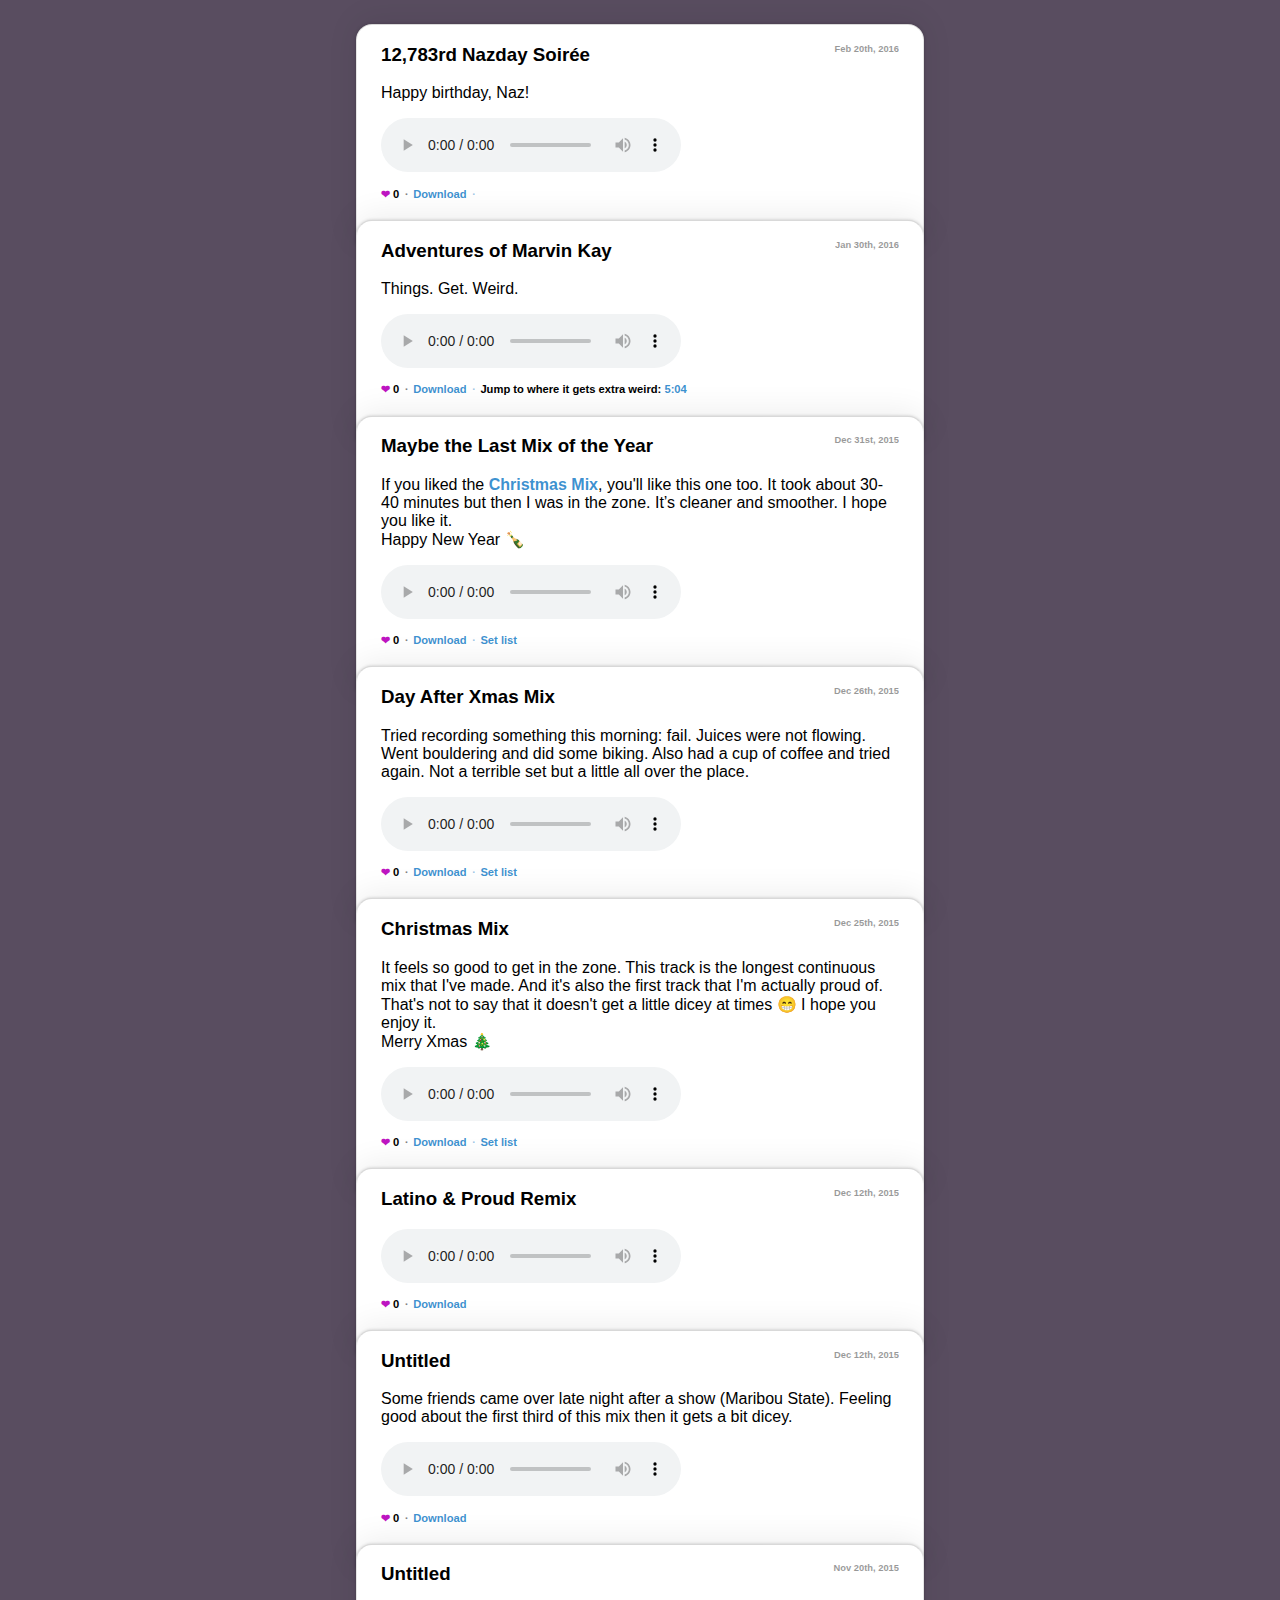
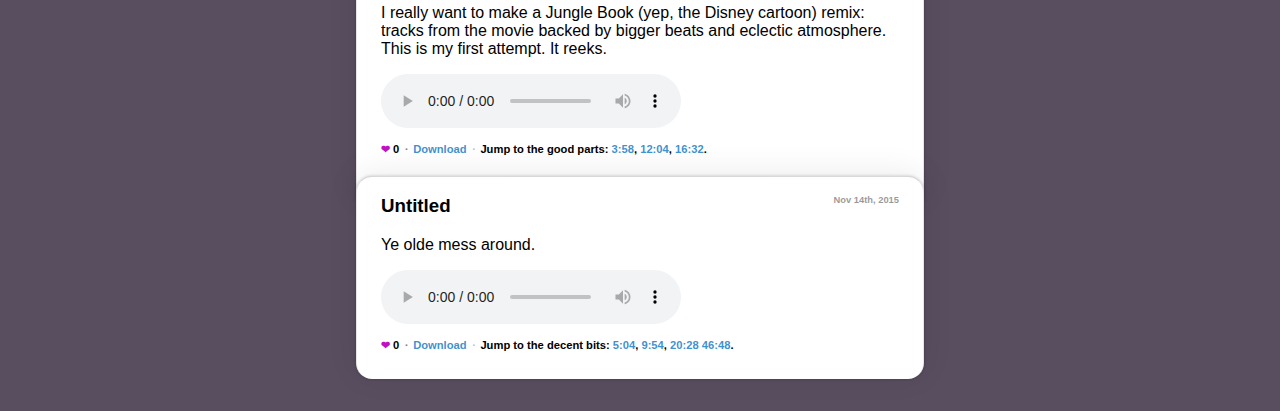
==== public/index.html @ ed378510 "Mix 9: 12,783rd Nazday Soirèe" ====
<!DOCTYPE html>
<html>
  <head>
    <meta charset="utf-8">
    <title>🎶 Avand</title>

    <link rel="stylesheet" href="tunes.css" media="screen" charset="utf-8">

    <script src="https://ajax.googleapis.com/ajax/libs/jquery/2.1.3/jquery.min.js"></script>
    <script src="https://cdn.firebase.com/js/client/2.2.1/firebase.js"></script>
    <script src="tunes.js"></script>

    <meta name="viewport" content="initial-scale=1">
  </head>
  <body>
    <div class="track" id="mix-9" data-mix-id="9" data-play-count="0" data-like-count="0">
      <h3>12,783rd Nazday Soirée <span class="track-release">Feb 20th, 2016</span></h3>

      <p>
        Happy birthday, Naz!
      </p>

      <audio preload="metadata" controls>
        <source src="http://cloud.avandamiri.com/410b3J1A1H1f/12,783rd%20Nazday%20Soire%CC%81e.mp3" type="audio/mpeg">
      </audio>

      <p class="track-details">
        <span class="track-like-count middot">0</span>
        <span class="track-play-count middot"></span>
        <a href="http://cloud.avandamiri.com/410b3J1A1H1f/12,783rd%20Nazday%20Soire%CC%81e.mp3" download class="middot">Download</a>
      </p>
    </div>

    <div class="track" id="mix-8" data-mix-id="8" data-play-count="0" data-like-count="0">
      <h3>Adventures of Marvin Kay <span class="track-release">Jan 30th, 2016</span></h3>

      <p>
        Things. Get. Weird.
      </p>

      <audio preload="metadata" controls>
        <source src="http://cloud.avandamiri.com/2k3x1L2k0S2G/The%20Adventures%20of%20Marvin%20Gaye.mp3" type="audio/mpeg">
      </audio>

      <p class="track-details">
        <span class="track-like-count middot">0</span>
        <span class="track-play-count middot"></span>
        <a href="http://cloud.avandamiri.com/2k3x1L2k0S2G/The%20Adventures%20of%20Marvin%20Gaye.mp3" download class="middot">Download</a>
        Jump to where it gets extra weird:
        <a href="#" class="jump-link" data-seconds="304">5:04</a>
      </p>
    </div>

    <div class="track" id="mix-7" data-mix-id="7" data-play-count="0" data-like-count="0">
      <h3>Maybe the Last Mix of the Year <span class="track-release">Dec 31st, 2015</span></h3>

      <p>
        If you liked the <a href="#mix-5">Christmas Mix</a>, you'll like this
        one too. It took about 30-40 minutes but then I was in the zone. It’s
        cleaner and smoother. I hope you like it.<br>
        Happy New Year 🍾
      </p>

      <audio preload="metadata" controls>
        <source src="http://cloud.avandamiri.com/3r283m2l2m35/2015-12-30_19h05m14.mp3" type="audio/mpeg">
      </audio>

      <p class="track-details">
        <span class="track-like-count middot">0</span>
        <span class="track-play-count middot"></span>
        <a href="http://cloud.avandamiri.com/3r283m2l2m35/2015-12-30_19h05m14.mp3" download class="middot">Download</a>
        <a href="tunes/2015-12-30-maybe-the-last-mix-of-the-year.html" target="_blank">Set list</a>
      </p>
    </div>

    <div class="track" id="mix-6" data-mix-id="6" data-play-count="0" data-like-count="0">
      <h3>Day After Xmas Mix <span class="track-release">Dec 26th, 2015</span></h3>

      <p>
        Tried recording something this morning: fail. Juices were not flowing.
        Went bouldering and did some biking. Also had a cup of coffee and tried
        again. Not a terrible set but a little all over the place.
      </p>

      <audio preload="metadata" controls>
        <source src="http://cloud.avandamiri.com/3D230F0I0K3k/2015-12-26_16h58m59.mp3" type="audio/mpeg">
      </audio>

      <p class="track-details">
        <span class="track-like-count middot">0</span>
        <span class="track-play-count middot"></span>
        <a href="http://cloud.avandamiri.com/3D230F0I0K3k/2015-12-26_16h58m59.mp3" download class="middot">Download</a>
        <a href="tunes/2015-12-26-day-after-xmas-mix.html" target="_blank">Set list</a>
      </p>
    </div>

    <div class="track" id="mix-5" data-mix-id="5" data-play-count="0" data-like-count="0">
      <h3>Christmas Mix <span class="track-release">Dec 25th, 2015</span></h3>

      <p>
        It feels so good to get in the zone. This track is the longest continuous mix
        that I've made. And it's also the first track that I'm actually proud of. That's
        not to say that it doesn't get a little dicey at times 😁 I hope you enjoy it.<br>
        Merry Xmas 🎄
      </p>

      <audio preload="metadata" controls>
        <source src="http://cloud.avandamiri.com/2D0F002r213X/2015-12-25_17h00m52.mp3" type="audio/mpeg">
      </audio>

      <p class="track-details">
        <span class="track-like-count middot">0</span>
        <span class="track-play-count middot"></span>
        <a href="http://cloud.avandamiri.com/2D0F002r213X/2015-12-25_17h00m52.mp3" download class="middot">Download</a>
        <a href="tunes/2015-12-25-christmas-mix.html" target="_blank">Set list</a>
      </p>
    </div>

    <div class="track" id="mix-4" data-mix-id="4" data-play-count="0" data-like-count="0">
      <h3>Latino &amp; Proud Remix <span class="track-release">Dec 12th, 2015</span></h3>

      <audio preload="metadata" controls>
        <source src="http://cloud.avandamiri.com/08040R0I2d33/2015-12-17_20h28m56.mp3" type class="middot"="audio/mpeg">
      </audio>

      <p class="track-details">
        <span class="track-like-count middot">0</span>
        <span class="track-play-count middot"></span>
        <a href="http://cloud.avandamiri.com/08040R0I2d33/2015-12-17_20h28m56.mp3" download>Download</a>
      </p>
    </div>

    <div class="track" id="mix-3" data-mix-id="3" data-play-count="0" data-like-count="0">
      <h3>Untitled <span class="track-release">Dec 12th, 2015</span></h3>

      <p>
        Some friends came over late night after a show (Maribou State). Feeling good
        about the first third of this mix then it gets a bit dicey.
      </p>

      <audio preload="metadata" controls da0ta-play-count="0">
        <source src="http://cloud.avandamiri.com/2X0c0B3C1J0b/download/2015-12-13_1h57m33.mp3" type="audio/mpeg">
      </audio>

      <p class="track-details">
        <span class="track-like-count middot">0</span>
        <span class="track-play-count middot"></span>
        <a href="http://cloud.avandamiri.com/2X0c0B3C1J0b/download/2015-12-13_1h57m33.mp3" download>Download</a>
      </p>
    </div>

    <div class="track" id="mix-2" data-mix-id="2" data-play-count="0" data-like-count="0">
      <h3>Untitled <span class="track-release">Nov 20th, 2015</span></h3>

      <p>
        I really want to make a Jungle Book (yep, the Disney cartoon) remix: tracks
        from the movie backed by bigger beats and eclectic atmosphere. This is my first
        attempt. It reeks.
      </p>

      <audio preload="metadata" controls>
        <source src="http://cloud.avandamiri.com/341H1V272446/download/Jungle%20Book%20Extended%20Mix%20(feat.%20Nick,%20Naz,%20&%20Sad).mp3" type="audio/mpeg">
      </audio>

      <p class="track-details">
        <span class="track-like-count middot">0</span>
        <span class="track-play-count middot"></span>
        <a href="http://cloud.avandamiri.com/341H1V272446/download/Jungle%20Book%20Extended%20Mix%20(feat.%20Nick,%20Naz,%20&%20Sad).mp3" download class="middot">Download</a>
        Jump to the good parts:
        <a href="#" class="jump-link" data-seconds="238">3:58</a>,
        <a href="#" class="jump-link" data-seconds="724">12:04</a>,
        <a href="#" class="jump-link" data-seconds="992">16:32</a>.
      </p>
    </div>

    <div class="track" id="mix-1" data-mix-id="1" data-play-count="0" data-like-count="0">
      <h3>Untitled <span class="track-release">Nov 14th, 2015</span></h3>

      <p>
        Ye olde mess around.
      </p>

      <audio preload="metadata" controls>
        <source src="http://cloud.avandamiri.com/2n2y3r3W120b/download/Jam%20Sesh%20Nov.%2015,%202015.mp3" type="audio/mpeg">
      </audio>

      <p class="track-details">
        <span class="track-like-count middot">0</span>
        <span class="track-play-count middot"></span>
        <a href="http://cloud.avandamiri.com/2n2y3r3W120b/download/Jam%20Sesh%20Nov.%2015,%202015.mp3" download class="middot">Download</a>
        Jump to the decent bits:
        <a href="#" class="jump-link" data-seconds="304">5:04</a>,
        <a href="#" class="jump-link" data-seconds="594">9:54</a>,
        <a href="#" class="jump-link" data-seconds="1228">20:28</a>
        <a href="#" class="jump-link" data-seconds="2808">46:48</a>.
      </div>
    </div>
  </body>
</html>
---- public/tunes.css ----
body {
  font-family: Arial;
  max-width: 600px;
  margin: 0 auto;
  background-color: rgb(89, 77, 96);
  padding-bottom: 2em;
}

a {
  font-weight: 600;
  color: rgba(7, 116, 195, 0.8);
}

.track {
  background-color: white;
  margin: 1.5em 1em 0;
  border-style: solid;
  border-color: rgba(0, 0, 0, 0.15) rgba(0, 0, 0, 0.1);
  border-width: 1px 1px 0;
  border-radius: 1em 1em 0 0;
  box-shadow: 0 0 .2em rgba(0, 0, 0, 0.2), 0 -.25em 2em rgba(0, 0, 0, 0.075);
  padding: 0 1.5em 2em;
}

.track-release {
  float: right;
  font-size: .5em;
  opacity: 0.4;
}

.track:not(:first-child) {
  margin-top: -1.5em;
}

.track:last-child {
  padding-bottom: 1em;
  border-radius: 1em;
}

.track a {
  text-decoration: none;
}

.track a:hover {
  color: rgba(7, 116, 195, 1);
  border-bottom: 1px solid rgba(0, 0, 0, 0.15);
}

.track a:active {
  background-color: white;
}

.track-details {
  font-size: 0.7em;
  margin-top: 1em;
  font-weight: 600;
}

.track-like-count {
  cursor: pointer;
}

.track-like-count::before {
  content: "❤ ";
  color: rgb(189, 20, 193);
}

.middot:not(:empty)::after {
  content: " ∙ ";
  opacity: 0.5;
  margin: 0 0.2em;
}
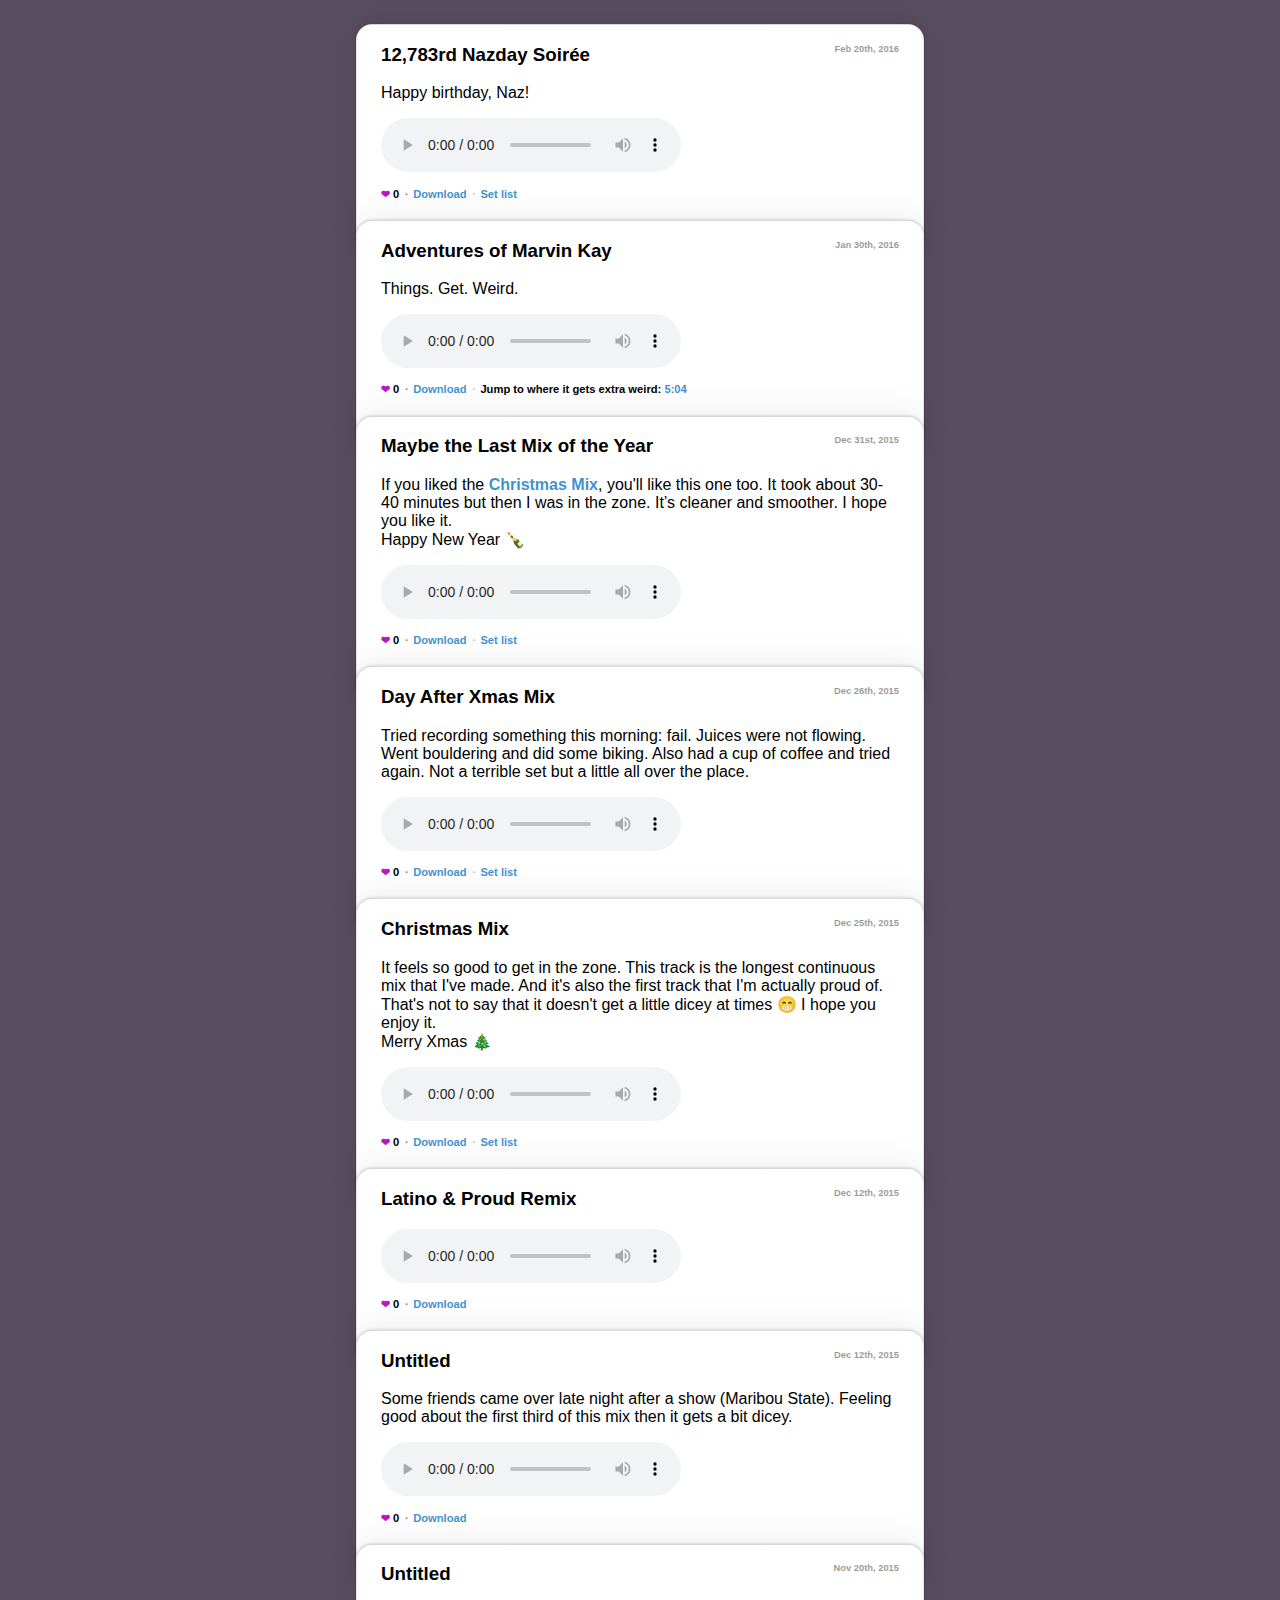
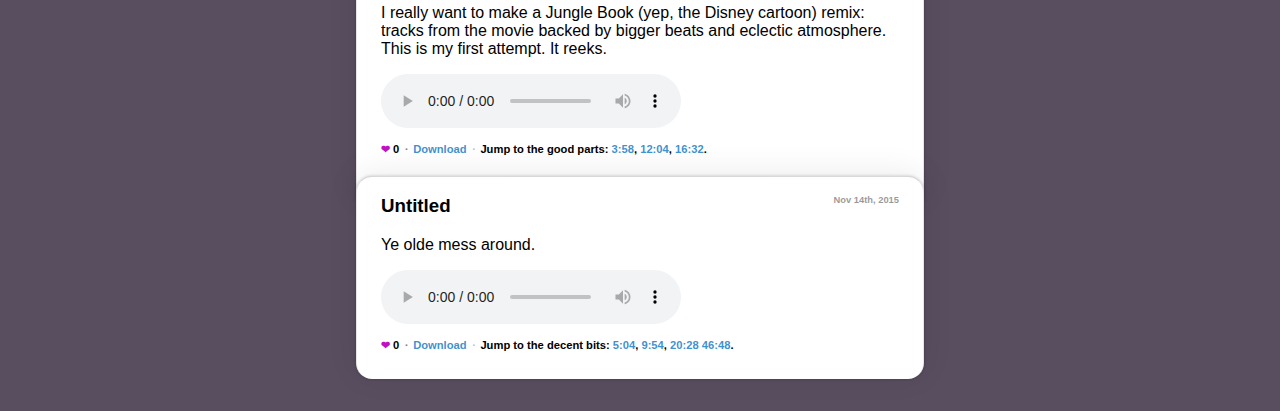
==== commit 1f80e0a2: "Adding set list for mix 9" ====
--- a/public/index.html
+++ b/public/index.html
@@ -28,6 +28,7 @@
         <span class="track-like-count middot">0</span>
         <span class="track-play-count middot"></span>
         <a href="http://cloud.avandamiri.com/410b3J1A1H1f/12,783rd%20Nazday%20Soire%CC%81e.mp3" download class="middot">Download</a>
+        <a href="tunes/2016-02-20-12783rd-nazday-soiree.html" target="_blank">Set list</a>
       </p>
     </div>
 
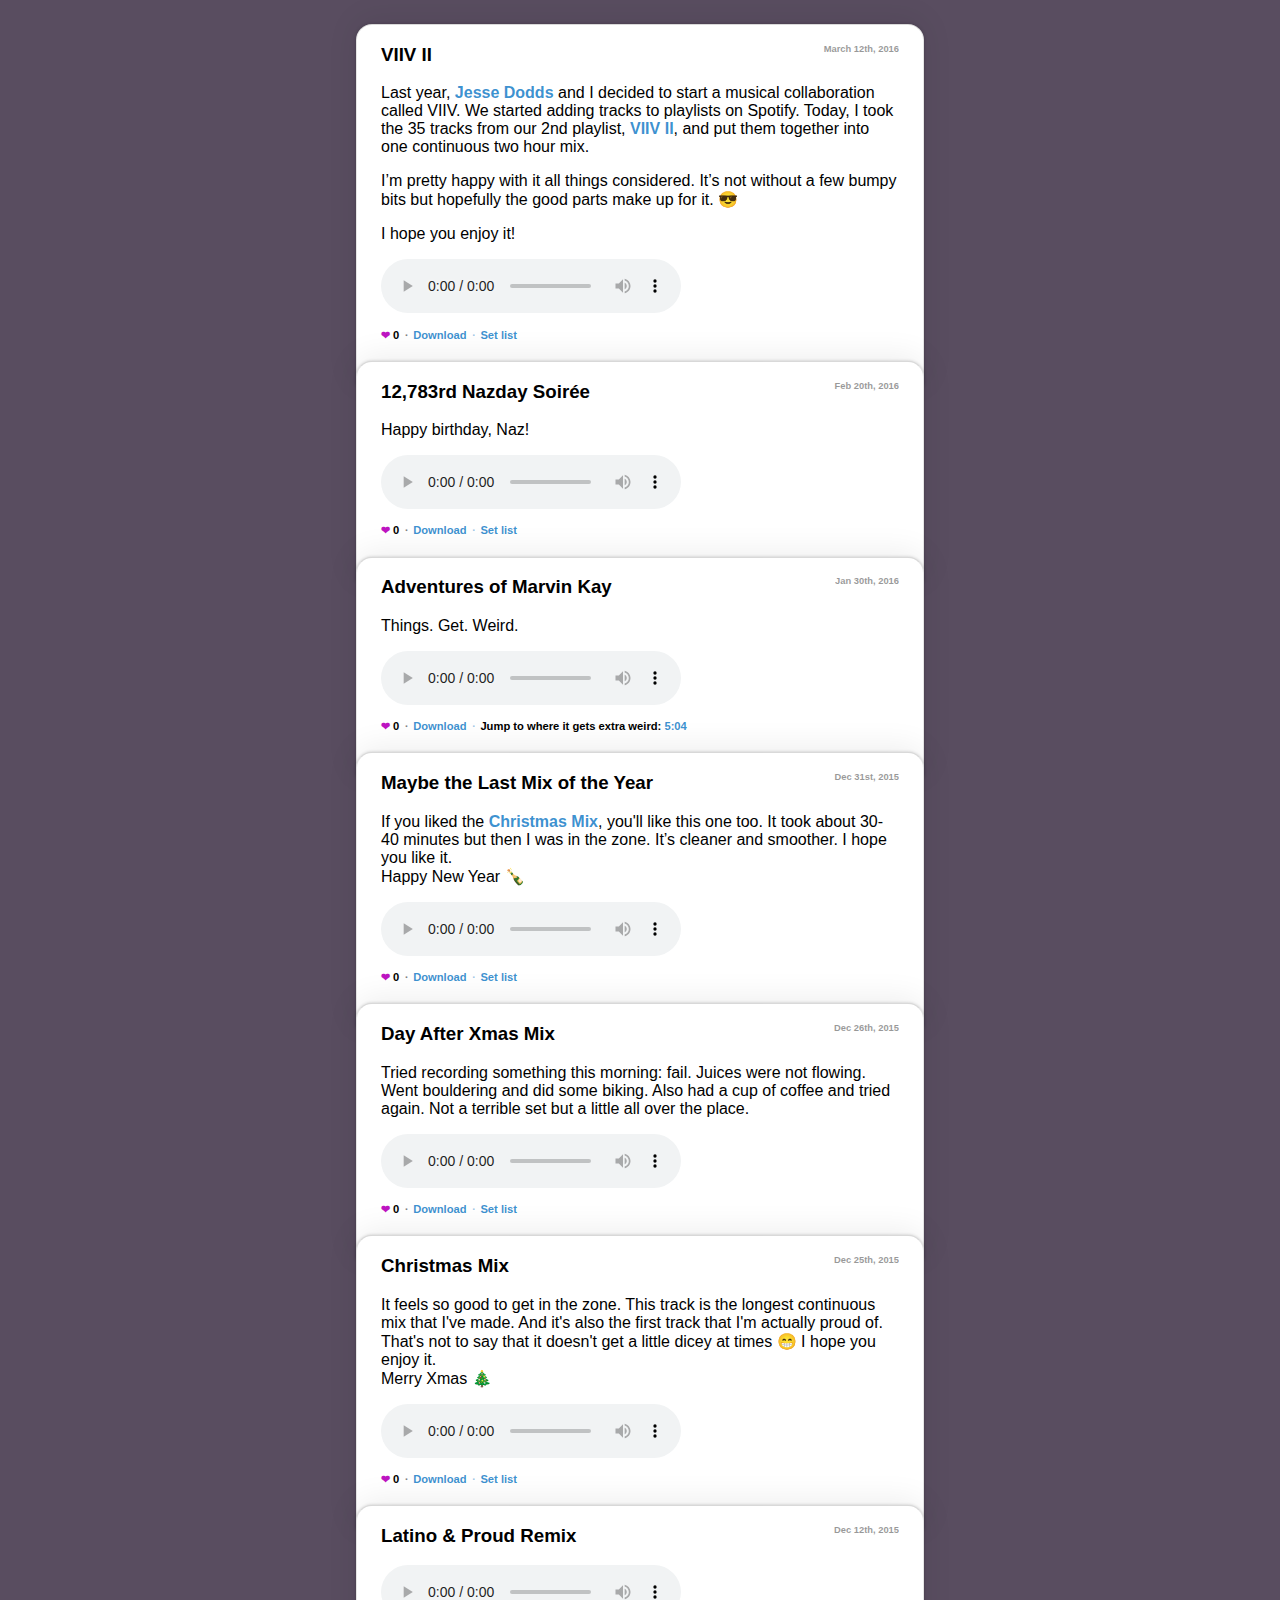
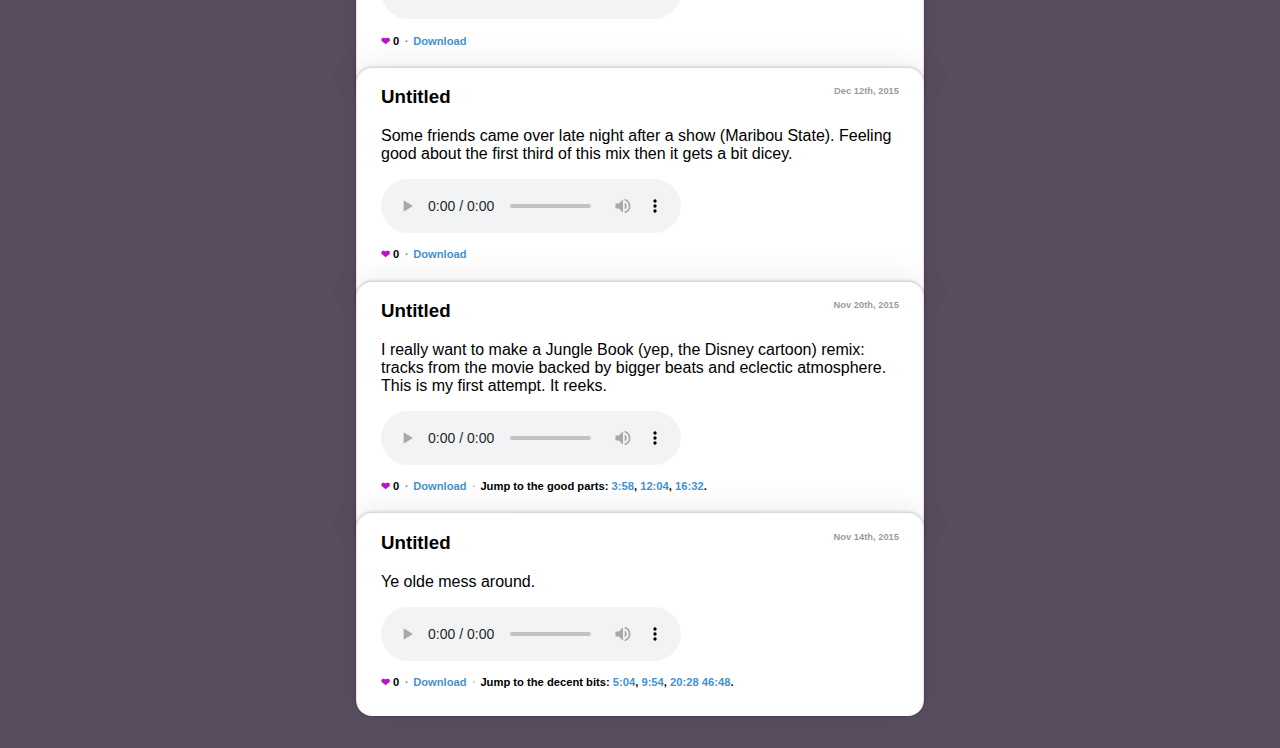
==== commit 9ab2b49b: "VIIV II" ====
--- a/public/index.html
+++ b/public/index.html
@@ -13,6 +13,38 @@
     <meta name="viewport" content="initial-scale=1">
   </head>
   <body>
+    <div class="track" id="mix-10" data-mix-id="9" data-play-count="0" data-like-count="0">
+      <h3>VIIV II <span class="track-release">March 12th, 2016</span></h3>
+
+      <p>
+        Last year, <a href="http://jessedodds.com" target="_blank">Jesse Dodds</a>
+        and I decided to start a musical collaboration called VIIV. We started adding
+        tracks to playlists on Spotify. Today, I took the 35 tracks from our 2nd playlist,
+        <a href="https://open.spotify.com/user/amiriav/playlist/5GBVKSaBCMMdcfEYqIWwob">VIIV II</a>,
+        and put them together into one continuous two hour mix.
+      </p>
+
+      <p>
+        I’m pretty happy with it all things considered. It’s not without a few
+        bumpy bits but hopefully the good parts make up for it. 😎
+      </p>
+
+      <p>
+        I hope you enjoy it!
+      </p>
+
+      <audio preload="metadata" controls>
+        <source src="http://cloud.avandamiri.com/0j281a2t2P1S/VIIV%20II.mp3" type="audio/mpeg">
+      </audio>
+
+      <p class="track-details">
+        <span class="track-like-count middot">0</span>
+        <span class="track-play-count middot"></span>
+        <a href="http://cloud.avandamiri.com/0j281a2t2P1S/VIIV%20II.mp3" download class="middot">Download</a>
+        <a href="tunes/2016-03-12-viiv-ii.html" target="_blank">Set list</a>
+      </p>
+    </div>
+
     <div class="track" id="mix-9" data-mix-id="9" data-play-count="0" data-like-count="0">
       <h3>12,783rd Nazday Soirée <span class="track-release">Feb 20th, 2016</span></h3>
 
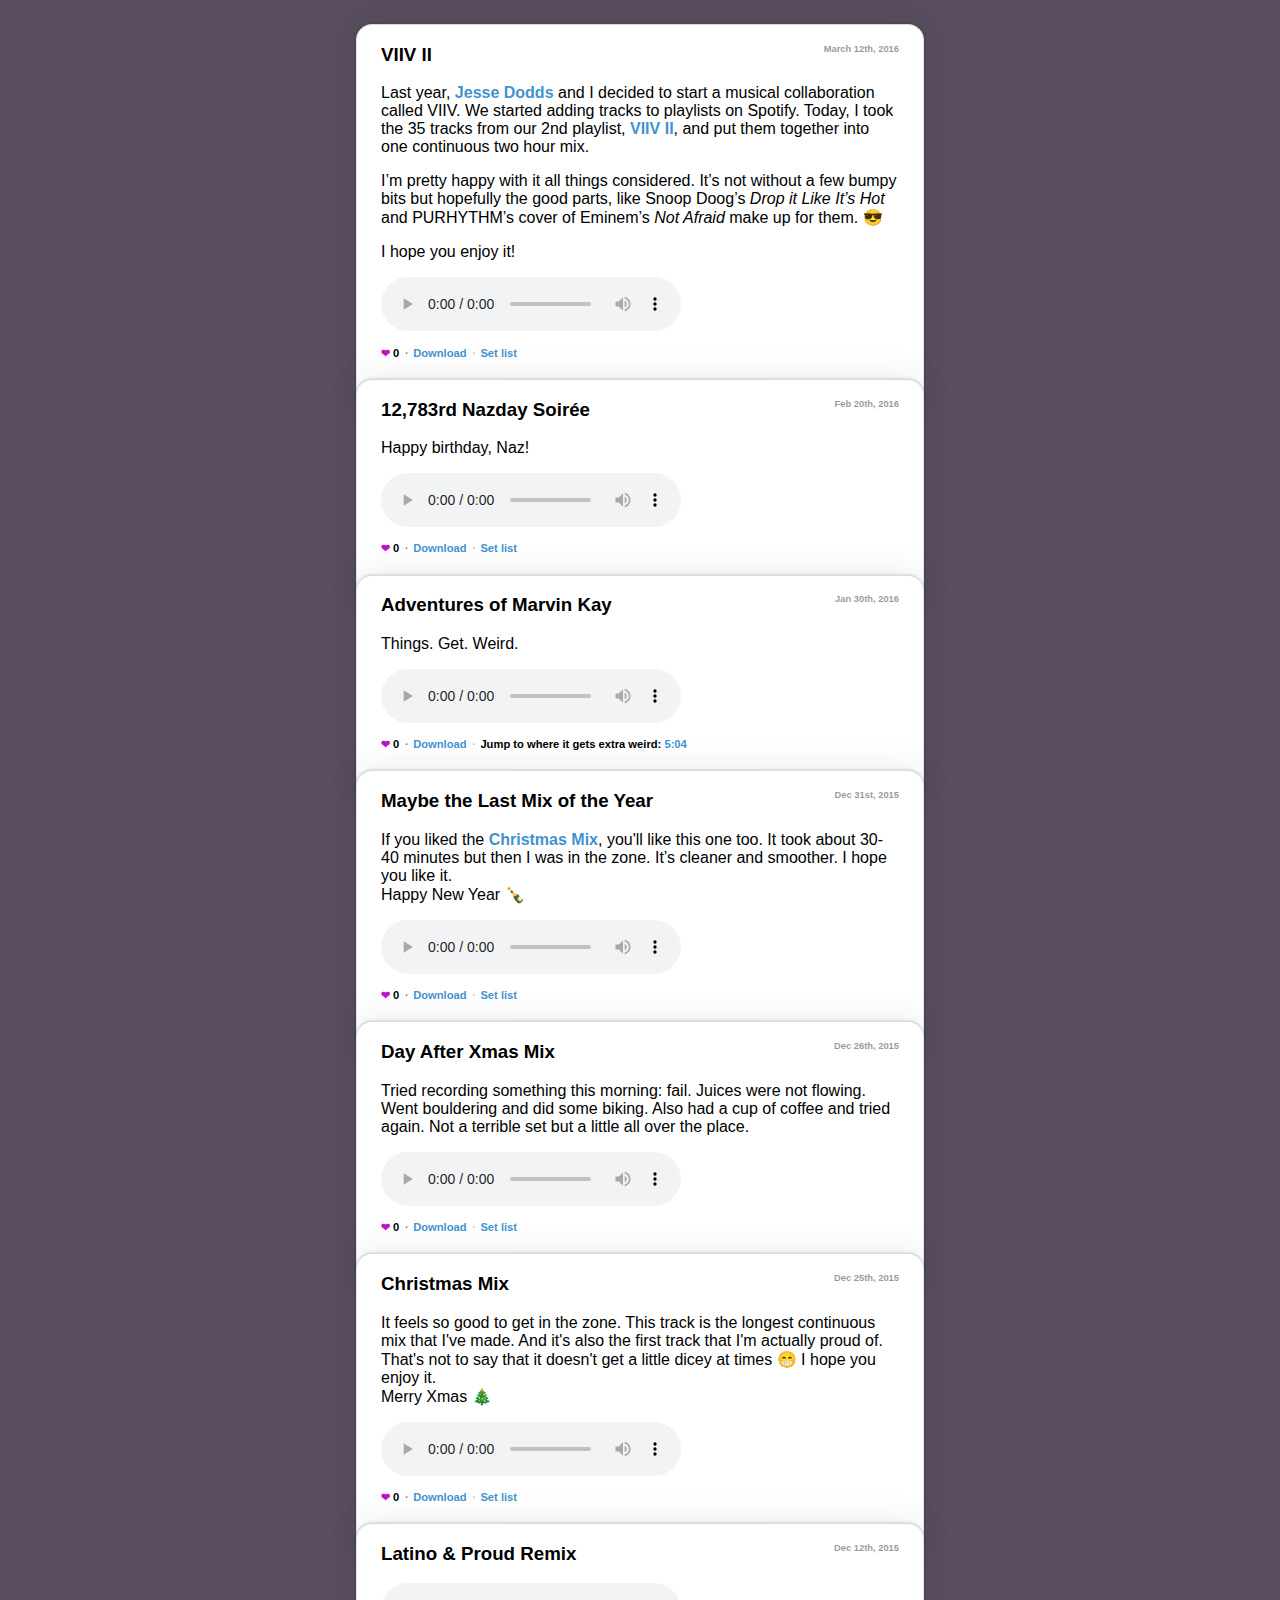
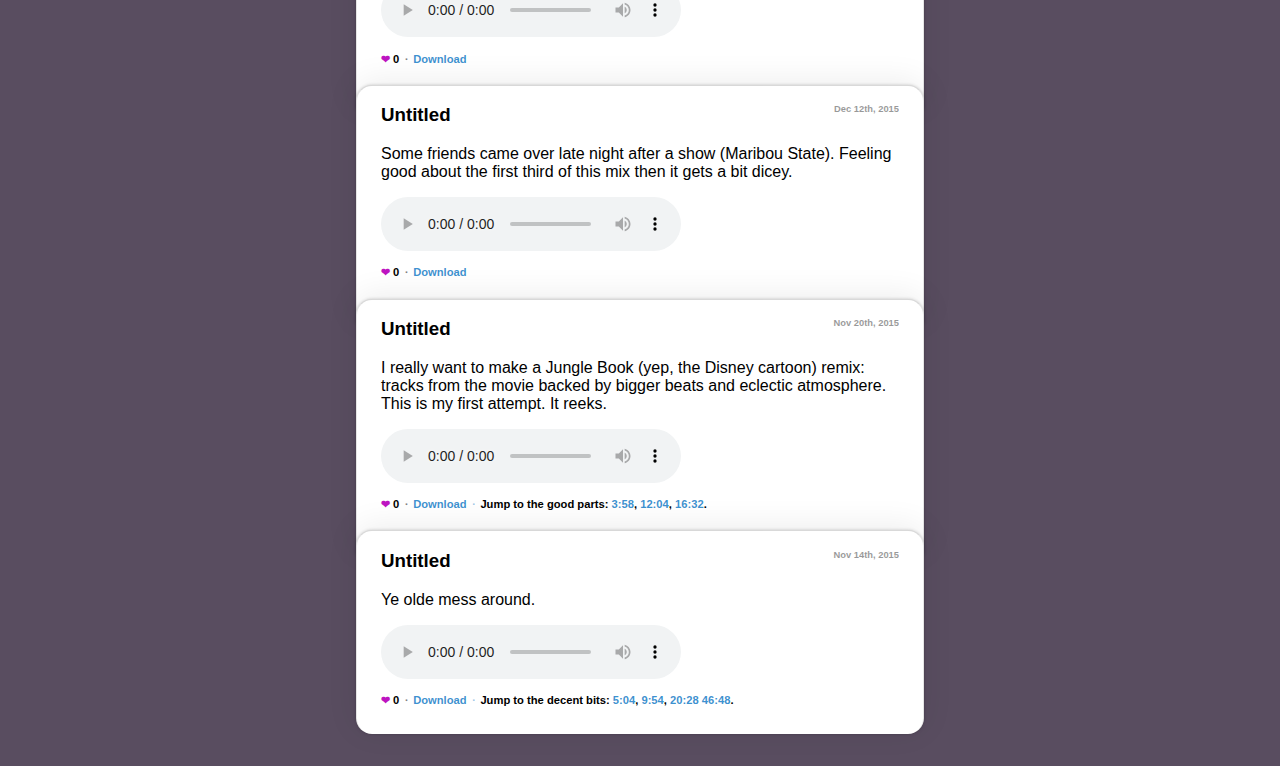
==== commit 21d61344: "Shot out to Snoop and PURHYTHM" ====
--- a/public/index.html
+++ b/public/index.html
@@ -26,7 +26,9 @@
 
       <p>
         I’m pretty happy with it all things considered. It’s not without a few
-        bumpy bits but hopefully the good parts make up for it. 😎
+        bumpy bits but hopefully the good parts, like Snoop Doog’s <em>Drop it
+        Like It’s Hot</em> and PURHYTHM’s cover of Eminem’s <em>Not Afraid</em>
+        make up for them. 😎 
       </p>
 
       <p>
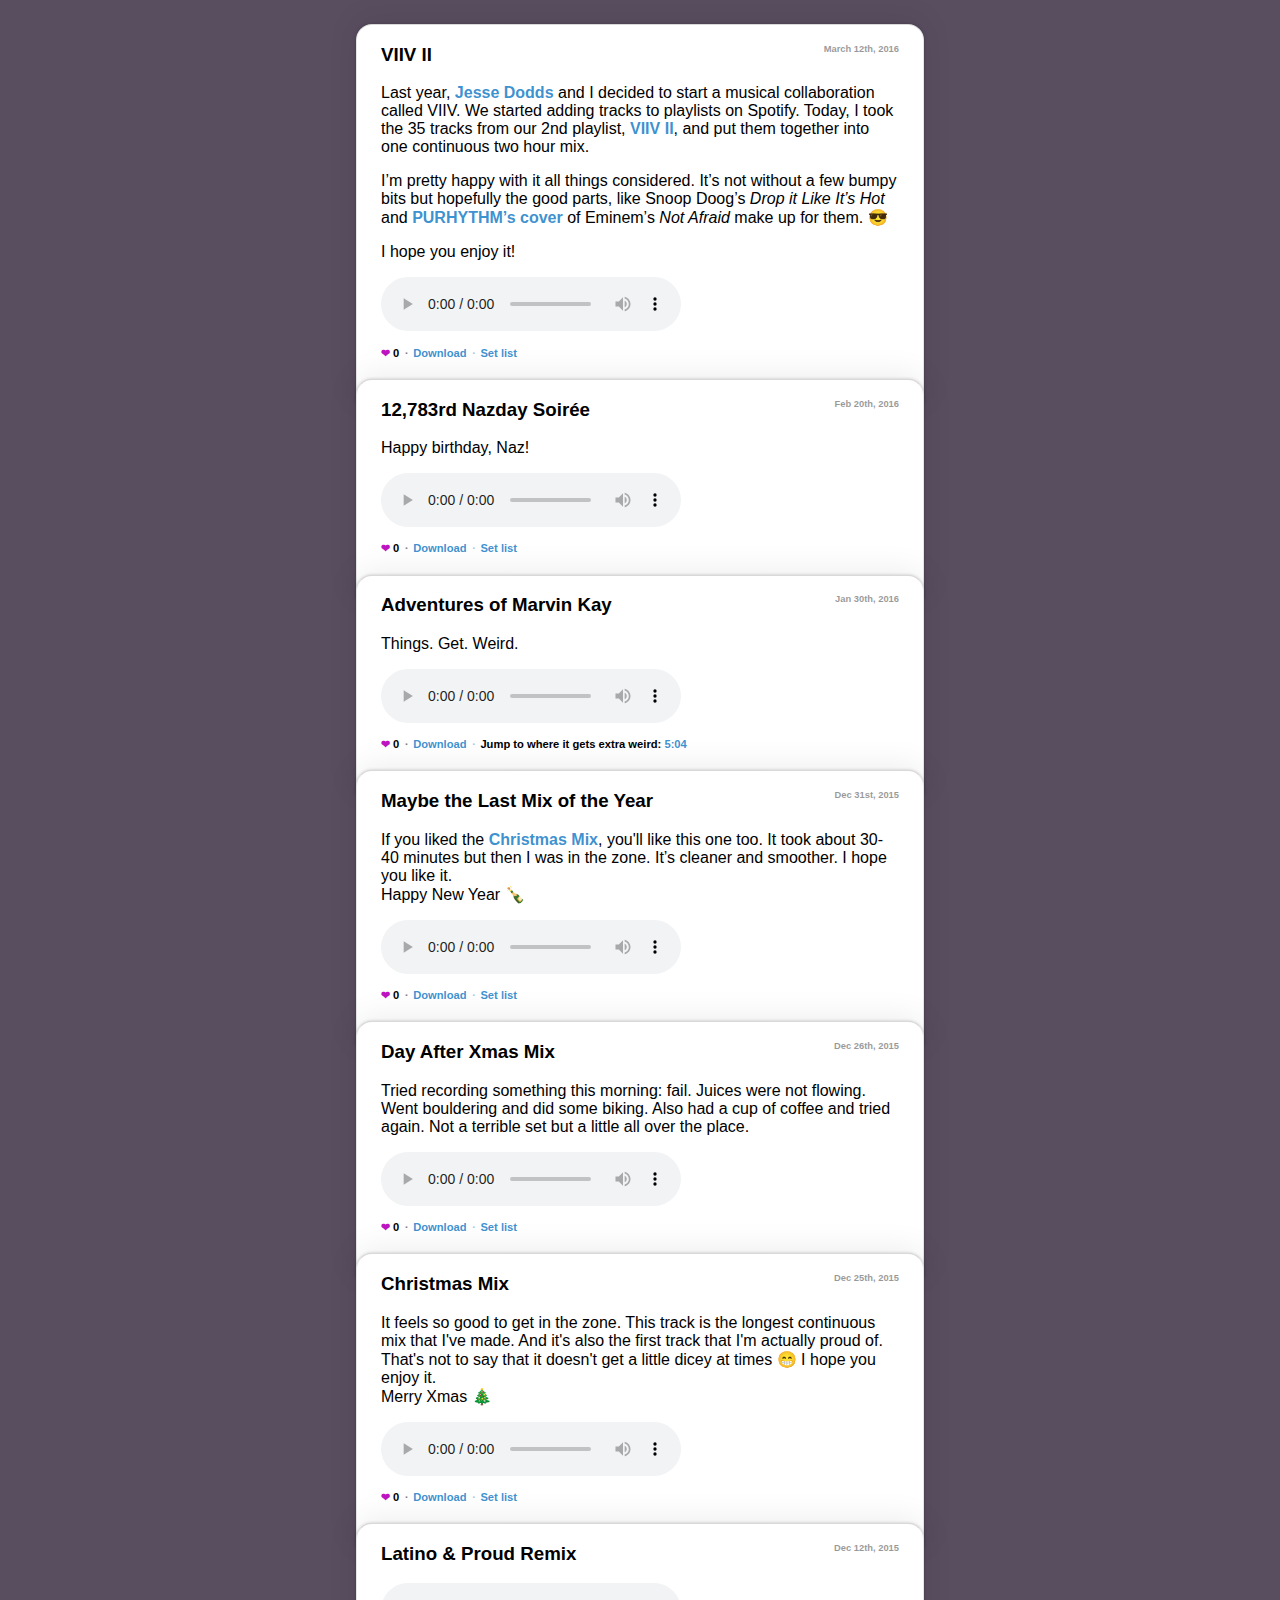
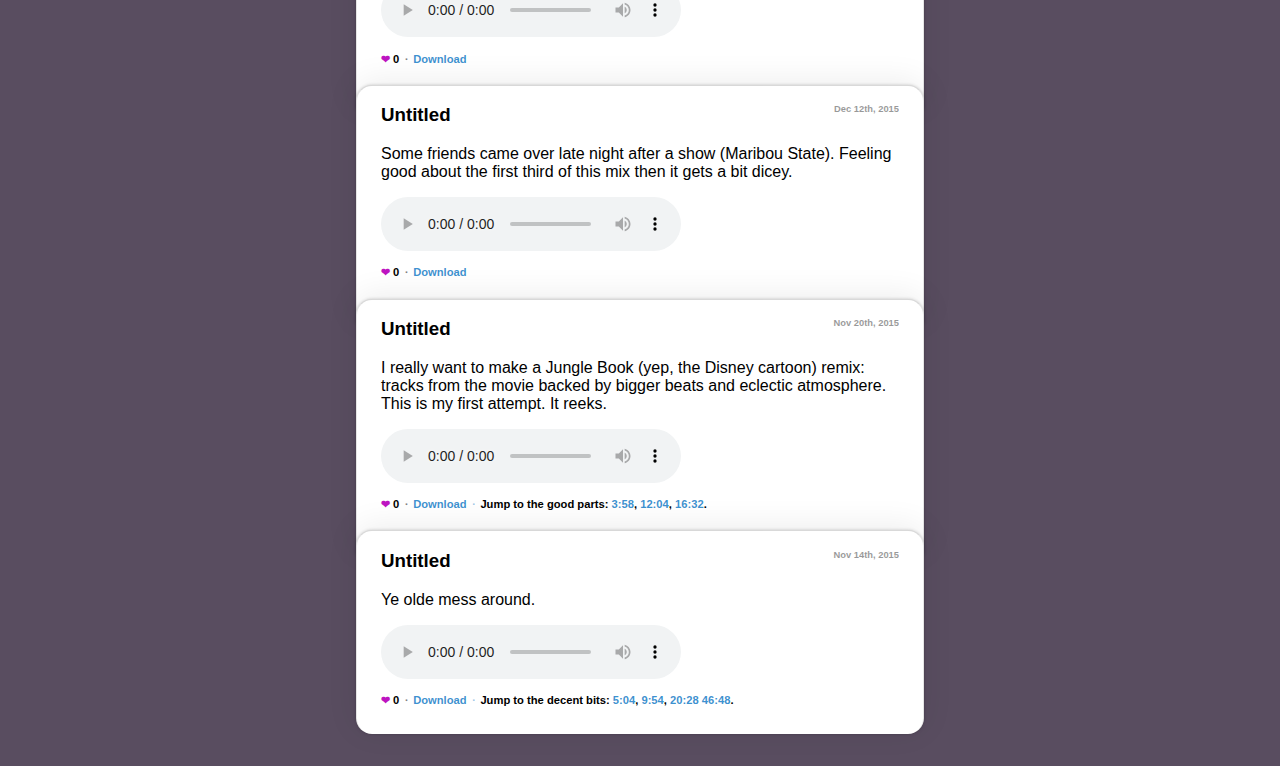
==== commit 44edac2a: "Linking PURHYTHM" ====
--- a/public/index.html
+++ b/public/index.html
@@ -27,8 +27,8 @@
       <p>
         I’m pretty happy with it all things considered. It’s not without a few
         bumpy bits but hopefully the good parts, like Snoop Doog’s <em>Drop it
-        Like It’s Hot</em> and PURHYTHM’s cover of Eminem’s <em>Not Afraid</em>
-        make up for them. 😎 
+        Like It’s Hot</em> and <a href="https://www.youtube.com/watch?v=CqwzlMUt9oM">PURHYTHM’s
+        cover</a> of Eminem’s <em>Not Afraid</em> make up for them. 😎 
       </p>
 
       <p>
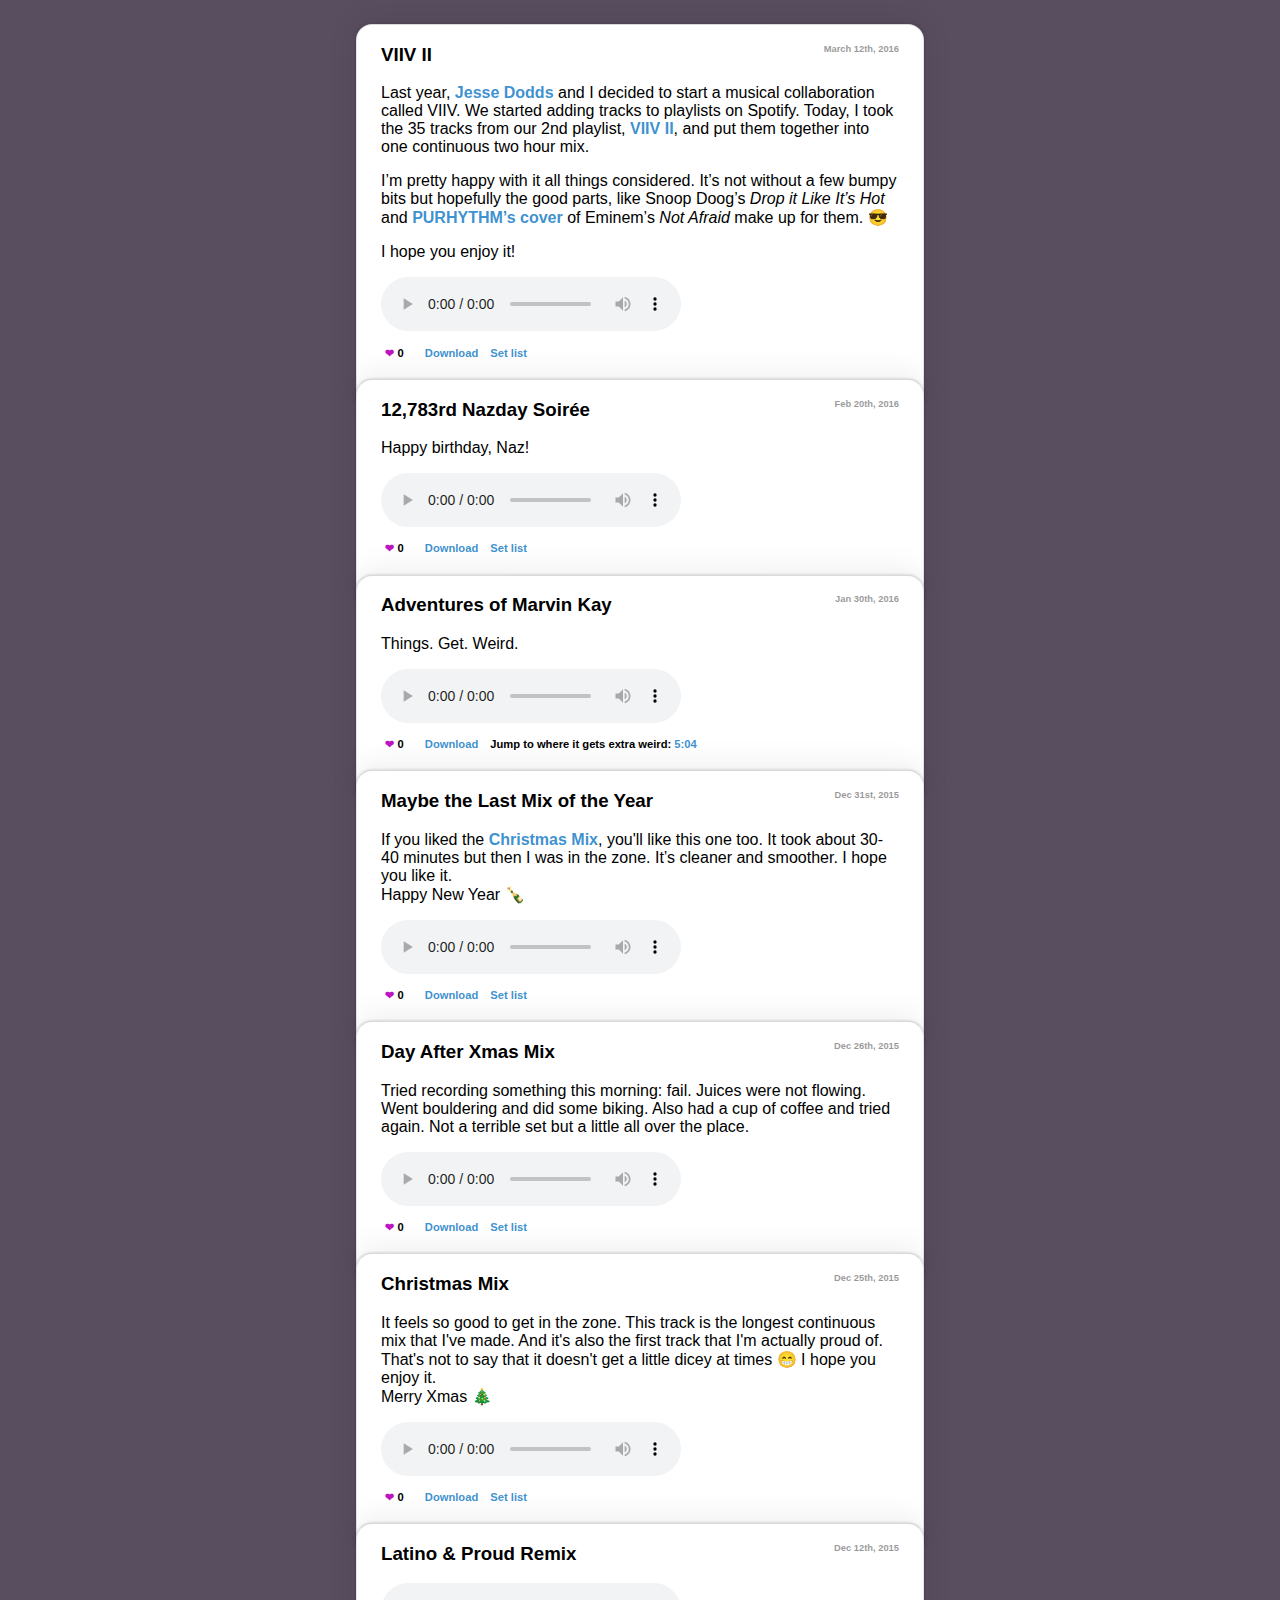
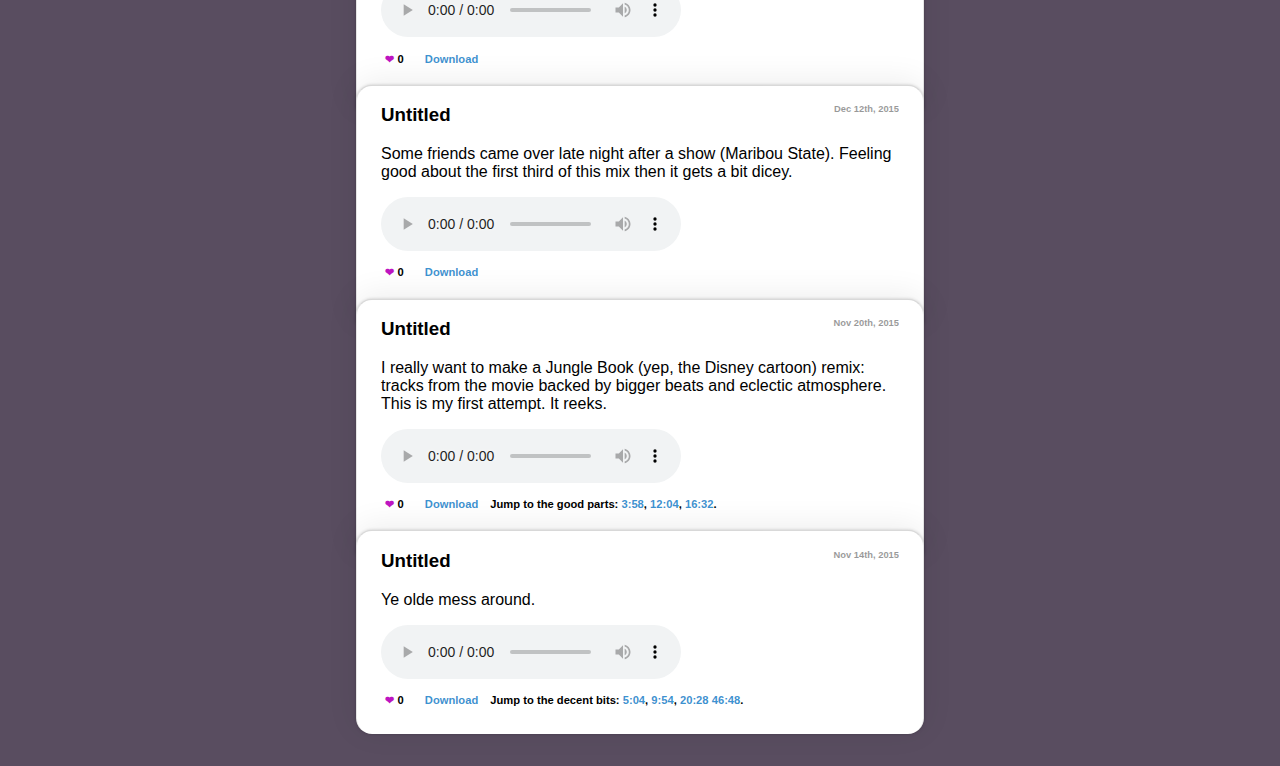
==== commit 717c29da: "Removing middots for simple margin" ====
--- a/public/index.html
+++ b/public/index.html
@@ -28,7 +28,7 @@
         I’m pretty happy with it all things considered. It’s not without a few
         bumpy bits but hopefully the good parts, like Snoop Doog’s <em>Drop it
         Like It’s Hot</em> and <a href="https://www.youtube.com/watch?v=CqwzlMUt9oM">PURHYTHM’s
-        cover</a> of Eminem’s <em>Not Afraid</em> make up for them. 😎 
+        cover</a> of Eminem’s <em>Not Afraid</em> make up for them. 😎
       </p>
 
       <p>
@@ -40,10 +40,10 @@
       </audio>
 
       <p class="track-details">
-        <span class="track-like-count middot">0</span>
-        <span class="track-play-count middot"></span>
-        <a href="http://cloud.avandamiri.com/0j281a2t2P1S/VIIV%20II.mp3" download class="middot">Download</a>
-        <a href="tunes/2016-03-12-viiv-ii.html" target="_blank">Set list</a>
+        <span class="track-like-count track-detail">0</span>
+        <span class="track-play-count track-detail"></span>
+        <a href="http://cloud.avandamiri.com/0j281a2t2P1S/VIIV%20II.mp3" download class="track-detail">Download</a>
+        <a href="tunes/2016-03-12-viiv-ii.html" target="_blank" class="track-detail">Set list</a>
       </p>
     </div>
 
@@ -59,10 +59,10 @@
       </audio>
 
       <p class="track-details">
-        <span class="track-like-count middot">0</span>
-        <span class="track-play-count middot"></span>
-        <a href="http://cloud.avandamiri.com/410b3J1A1H1f/12,783rd%20Nazday%20Soire%CC%81e.mp3" download class="middot">Download</a>
-        <a href="tunes/2016-02-20-12783rd-nazday-soiree.html" target="_blank">Set list</a>
+        <span class="track-like-count track-detail">0</span>
+        <span class="track-play-count track-detail"></span>
+        <a href="http://cloud.avandamiri.com/410b3J1A1H1f/12,783rd%20Nazday%20Soire%CC%81e.mp3" download class="track-detail">Download</a>
+        <a href="tunes/2016-02-20-12783rd-nazday-soiree.html" target="_blank" class="track-detail">Set list</a>
       </p>
     </div>
 
@@ -78,11 +78,13 @@
       </audio>
 
       <p class="track-details">
-        <span class="track-like-count middot">0</span>
-        <span class="track-play-count middot"></span>
-        <a href="http://cloud.avandamiri.com/2k3x1L2k0S2G/The%20Adventures%20of%20Marvin%20Gaye.mp3" download class="middot">Download</a>
-        Jump to where it gets extra weird:
-        <a href="#" class="jump-link" data-seconds="304">5:04</a>
+        <span class="track-like-count track-detail">0</span>
+        <span class="track-play-count track-detail"></span>
+        <a href="http://cloud.avandamiri.com/2k3x1L2k0S2G/The%20Adventures%20of%20Marvin%20Gaye.mp3" download class="track-detail">Download</a>
+        <span class="track-detail">
+          Jump to where it gets extra weird:
+          <a href="#" class="jump-link" data-seconds="304">5:04</a>
+        </span>
       </p>
     </div>
 
@@ -101,10 +103,10 @@
       </audio>
 
       <p class="track-details">
-        <span class="track-like-count middot">0</span>
-        <span class="track-play-count middot"></span>
-        <a href="http://cloud.avandamiri.com/3r283m2l2m35/2015-12-30_19h05m14.mp3" download class="middot">Download</a>
-        <a href="tunes/2015-12-30-maybe-the-last-mix-of-the-year.html" target="_blank">Set list</a>
+        <span class="track-like-count track-detail">0</span>
+        <span class="track-play-count track-detail"></span>
+        <a href="http://cloud.avandamiri.com/3r283m2l2m35/2015-12-30_19h05m14.mp3" download class="track-detail">Download</a>
+        <a href="tunes/2015-12-30-maybe-the-last-mix-of-the-year.html" target="_blank" class="track-detail">Set list</a>
       </p>
     </div>
 
@@ -122,10 +124,10 @@
       </audio>
 
       <p class="track-details">
-        <span class="track-like-count middot">0</span>
-        <span class="track-play-count middot"></span>
-        <a href="http://cloud.avandamiri.com/3D230F0I0K3k/2015-12-26_16h58m59.mp3" download class="middot">Download</a>
-        <a href="tunes/2015-12-26-day-after-xmas-mix.html" target="_blank">Set list</a>
+        <span class="track-like-count track-detail">0</span>
+        <span class="track-play-count track-detail"></span>
+        <a href="http://cloud.avandamiri.com/3D230F0I0K3k/2015-12-26_16h58m59.mp3" download class="track-detail">Download</a>
+        <a href="tunes/2015-12-26-day-after-xmas-mix.html" target="_blank" class="track-detail">Set list</a>
       </p>
     </div>
 
@@ -144,10 +146,10 @@
       </audio>
 
       <p class="track-details">
-        <span class="track-like-count middot">0</span>
-        <span class="track-play-count middot"></span>
-        <a href="http://cloud.avandamiri.com/2D0F002r213X/2015-12-25_17h00m52.mp3" download class="middot">Download</a>
-        <a href="tunes/2015-12-25-christmas-mix.html" target="_blank">Set list</a>
+        <span class="track-like-count track-detail">0</span>
+        <span class="track-play-count track-detail"></span>
+        <a href="http://cloud.avandamiri.com/2D0F002r213X/2015-12-25_17h00m52.mp3" download class="track-detail">Download</a>
+        <a href="tunes/2015-12-25-christmas-mix.html" target="_blank" class="track-detail">Set list</a>
       </p>
     </div>
 
@@ -155,13 +157,13 @@
       <h3>Latino &amp; Proud Remix <span class="track-release">Dec 12th, 2015</span></h3>
 
       <audio preload="metadata" controls>
-        <source src="http://cloud.avandamiri.com/08040R0I2d33/2015-12-17_20h28m56.mp3" type class="middot"="audio/mpeg">
-      </audio>
-
-      <p class="track-details">
-        <span class="track-like-count middot">0</span>
-        <span class="track-play-count middot"></span>
-        <a href="http://cloud.avandamiri.com/08040R0I2d33/2015-12-17_20h28m56.mp3" download>Download</a>
+        <source src="http://cloud.avandamiri.com/08040R0I2d33/2015-12-17_20h28m56.mp3" type class="track-detail"="audio/mpeg">
+      </audio>
+
+      <p class="track-details">
+        <span class="track-like-count track-detail">0</span>
+        <span class="track-play-count track-detail"></span>
+        <a href="http://cloud.avandamiri.com/08040R0I2d33/2015-12-17_20h28m56.mp3" download class="track-detail">Download</a>
       </p>
     </div>
 
@@ -178,9 +180,9 @@
       </audio>
 
       <p class="track-details">
-        <span class="track-like-count middot">0</span>
-        <span class="track-play-count middot"></span>
-        <a href="http://cloud.avandamiri.com/2X0c0B3C1J0b/download/2015-12-13_1h57m33.mp3" download>Download</a>
+        <span class="track-like-count track-detail">0</span>
+        <span class="track-play-count track-detail"></span>
+        <a href="http://cloud.avandamiri.com/2X0c0B3C1J0b/download/2015-12-13_1h57m33.mp3" download class="track-detail">Download</a>
       </p>
     </div>
 
@@ -198,13 +200,15 @@
       </audio>
 
       <p class="track-details">
-        <span class="track-like-count middot">0</span>
-        <span class="track-play-count middot"></span>
-        <a href="http://cloud.avandamiri.com/341H1V272446/download/Jungle%20Book%20Extended%20Mix%20(feat.%20Nick,%20Naz,%20&%20Sad).mp3" download class="middot">Download</a>
-        Jump to the good parts:
-        <a href="#" class="jump-link" data-seconds="238">3:58</a>,
-        <a href="#" class="jump-link" data-seconds="724">12:04</a>,
-        <a href="#" class="jump-link" data-seconds="992">16:32</a>.
+        <span class="track-like-count track-detail">0</span>
+        <span class="track-play-count track-detail"></span>
+        <a href="http://cloud.avandamiri.com/341H1V272446/download/Jungle%20Book%20Extended%20Mix%20(feat.%20Nick,%20Naz,%20&%20Sad).mp3" download class="track-detail">Download</a>
+        <span class="track-detail">
+          Jump to the good parts:
+          <a href="#" class="jump-link" data-seconds="238">3:58</a>,
+          <a href="#" class="jump-link" data-seconds="724">12:04</a>,
+          <a href="#" class="jump-link" data-seconds="992">16:32</a>.
+        </span>
       </p>
     </div>
 
@@ -220,14 +224,16 @@
       </audio>
 
       <p class="track-details">
-        <span class="track-like-count middot">0</span>
-        <span class="track-play-count middot"></span>
-        <a href="http://cloud.avandamiri.com/2n2y3r3W120b/download/Jam%20Sesh%20Nov.%2015,%202015.mp3" download class="middot">Download</a>
-        Jump to the decent bits:
-        <a href="#" class="jump-link" data-seconds="304">5:04</a>,
-        <a href="#" class="jump-link" data-seconds="594">9:54</a>,
-        <a href="#" class="jump-link" data-seconds="1228">20:28</a>
-        <a href="#" class="jump-link" data-seconds="2808">46:48</a>.
+        <span class="track-like-count track-detail">0</span>
+        <span class="track-play-count track-detail"></span>
+        <a href="http://cloud.avandamiri.com/2n2y3r3W120b/download/Jam%20Sesh%20Nov.%2015,%202015.mp3" download class="track-detail">Download</a>
+        <span class="track-detail">
+          Jump to the decent bits:
+          <a href="#" class="jump-link" data-seconds="304">5:04</a>,
+          <a href="#" class="jump-link" data-seconds="594">9:54</a>,
+          <a href="#" class="jump-link" data-seconds="1228">20:28</a>
+          <a href="#" class="jump-link" data-seconds="2808">46:48</a>.
+        </span>
       </div>
     </div>
   </body>
--- a/public/tunes.css
+++ b/public/tunes.css
@@ -65,8 +65,6 @@
   color: rgb(189, 20, 193);
 }
 
-.middot:not(:empty)::after {
-  content: " ∙ ";
-  opacity: 0.5;
-  margin: 0 0.2em;
+.track-detail {
+  margin: 0 0.4em;
 }
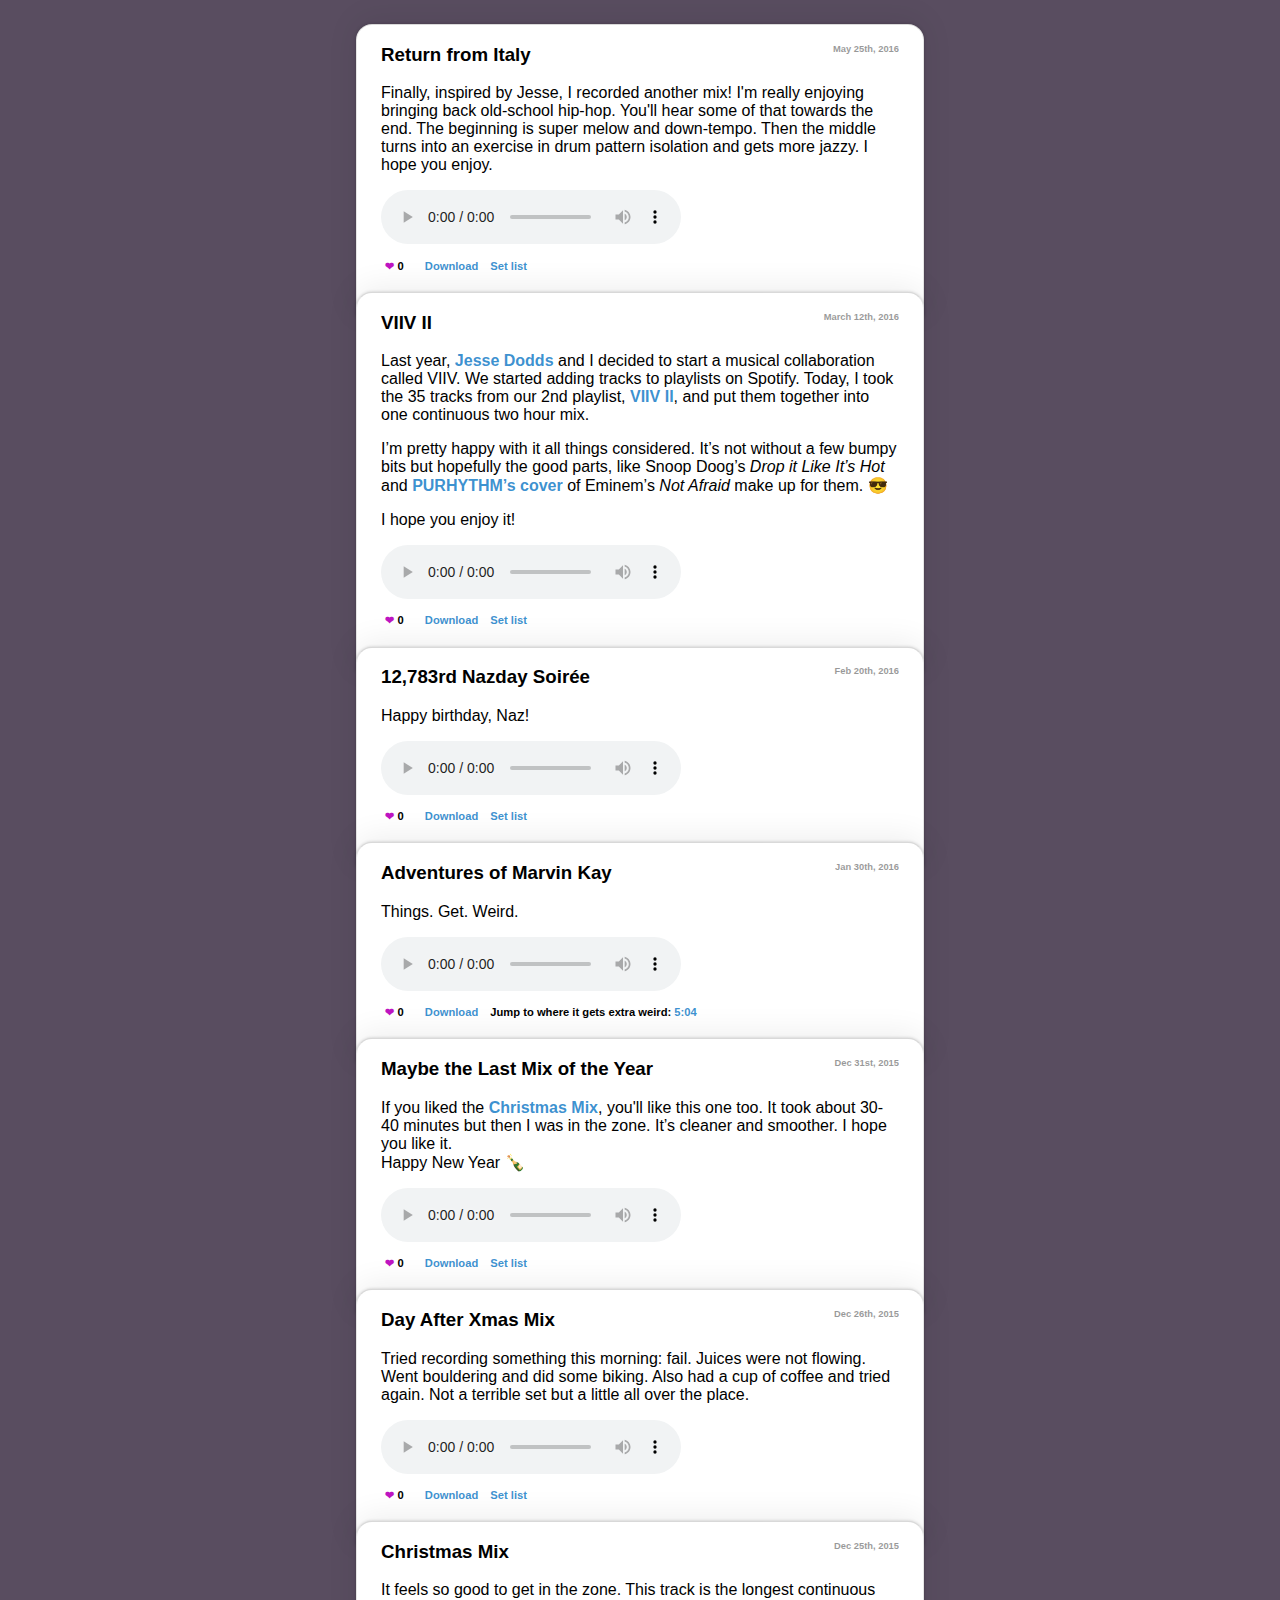
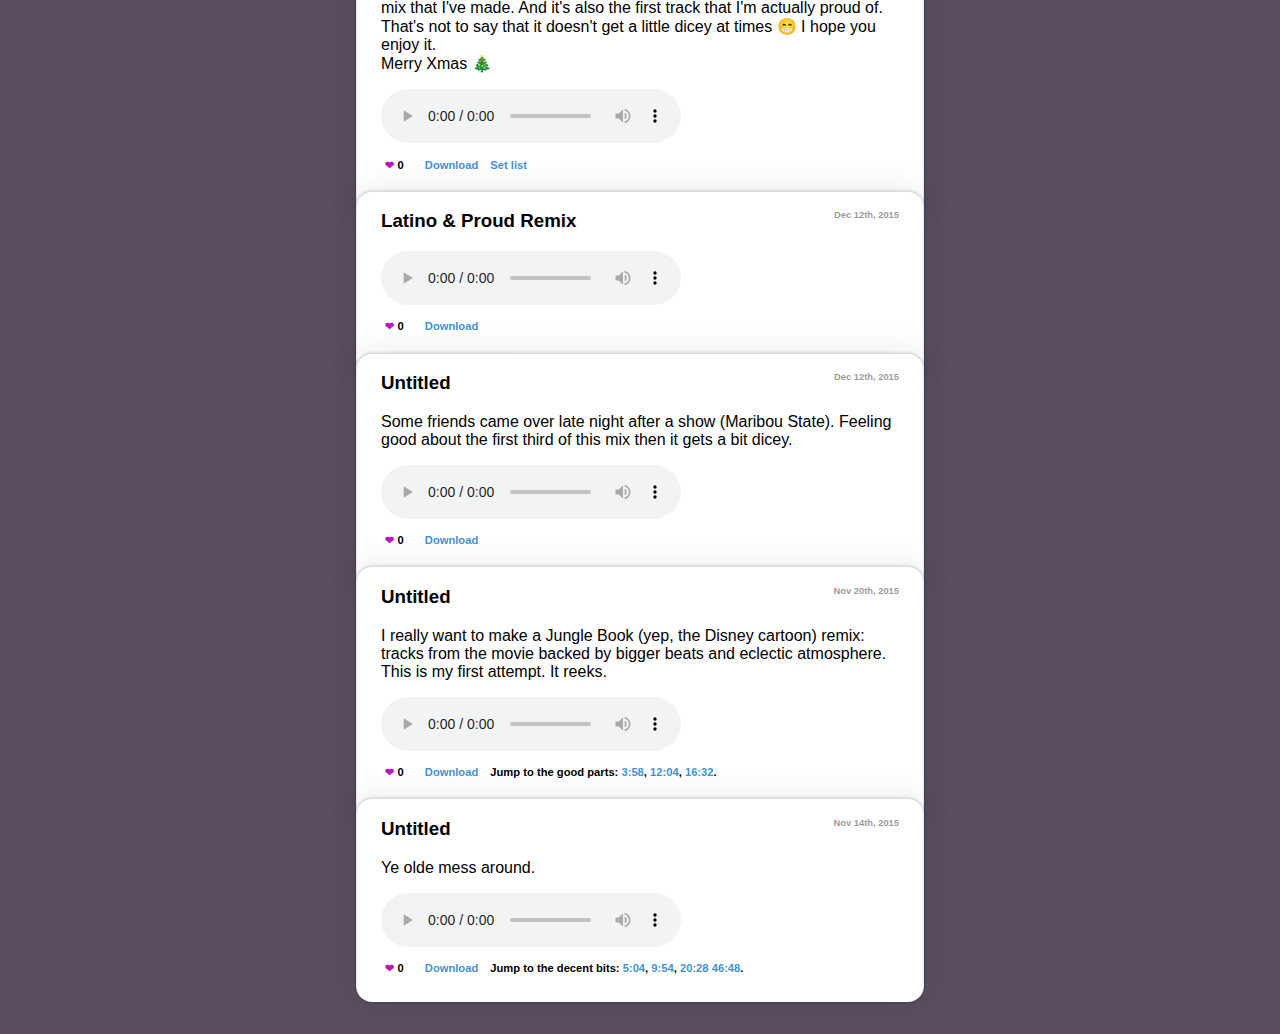
==== commit 8a059549: "New mix: return from Italy" ====
--- a/public/index.html
+++ b/public/index.html
@@ -13,7 +13,30 @@
     <meta name="viewport" content="initial-scale=1">
   </head>
   <body>
-    <div class="track" id="mix-10" data-mix-id="9" data-play-count="0" data-like-count="0">
+    <div class="track" id="mix-11" data-mix-id="11" data-play-count="0" data-like-count="0">
+      <h3>Return from Italy <span class="track-release">May 25th, 2016</span></h3>
+
+      <p>
+        Finally, inspired by Jesse, I recorded another mix! I'm really enjoying
+        bringing back old-school hip-hop. You'll hear some of that towards the
+        end. The beginning is super melow and down-tempo. Then the middle turns
+        into an exercise in drum pattern isolation and gets more jazzy. I hope
+        you enjoy.
+      </p>
+
+      <audio preload="metadata" controls>
+        <source src="http://cloud.avandamiri.com/0V050J2o0l0k/2016-05-24_22h57m47.mp3" type="audio/mpeg">
+      </audio>
+
+      <p class="track-details">
+        <span class="track-like-count track-detail">0</span>
+        <span class="track-play-count track-detail"></span>
+        <a href="http://cloud.avandamiri.com/0V050J2o0l0k/2016-05-24_22h57m47.mp3" download class="track-detail">Download</a>
+        <a href="tunes/2016-05-25-return-from-italy.html" target="_blank" class="track-detail">Set list</a>
+      </p>
+    </div>
+
+    <div class="track" id="mix-10" data-mix-id="10" data-play-count="0" data-like-count="0">
       <h3>VIIV II <span class="track-release">March 12th, 2016</span></h3>
 
       <p>
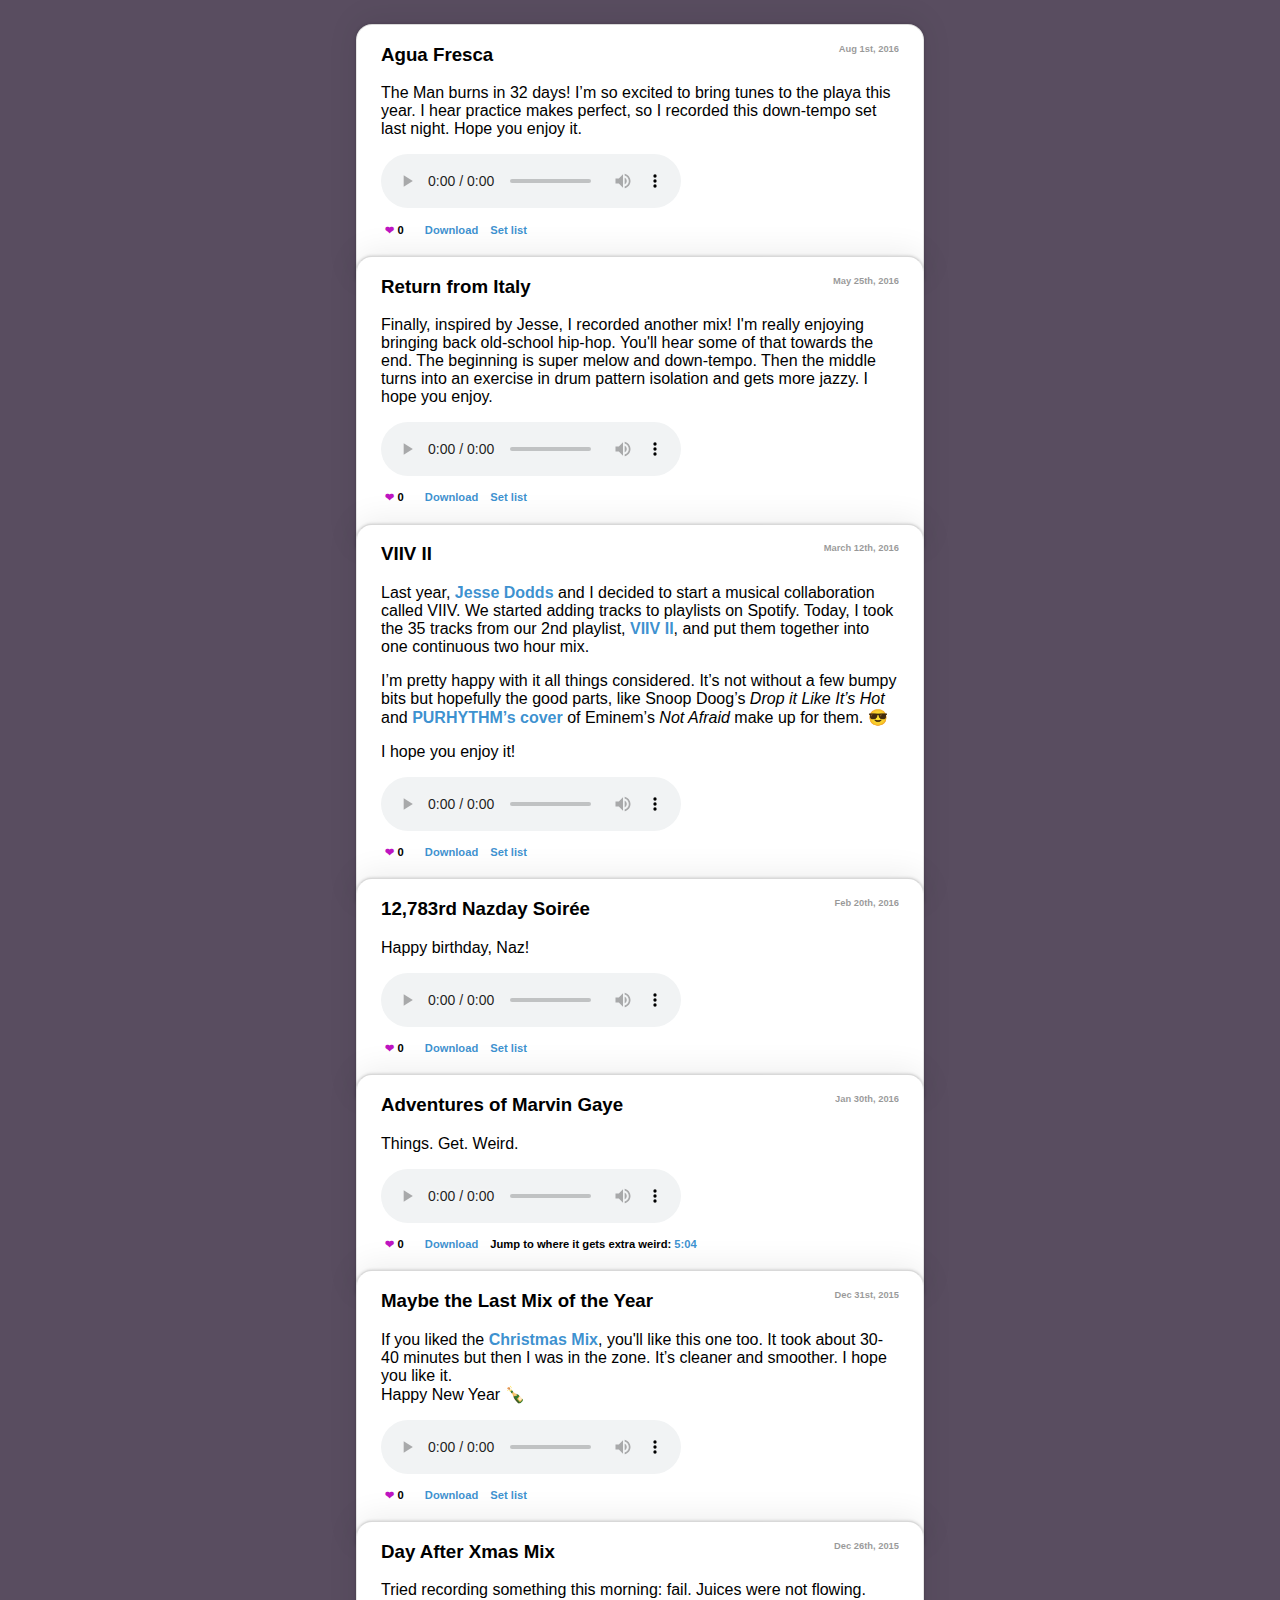
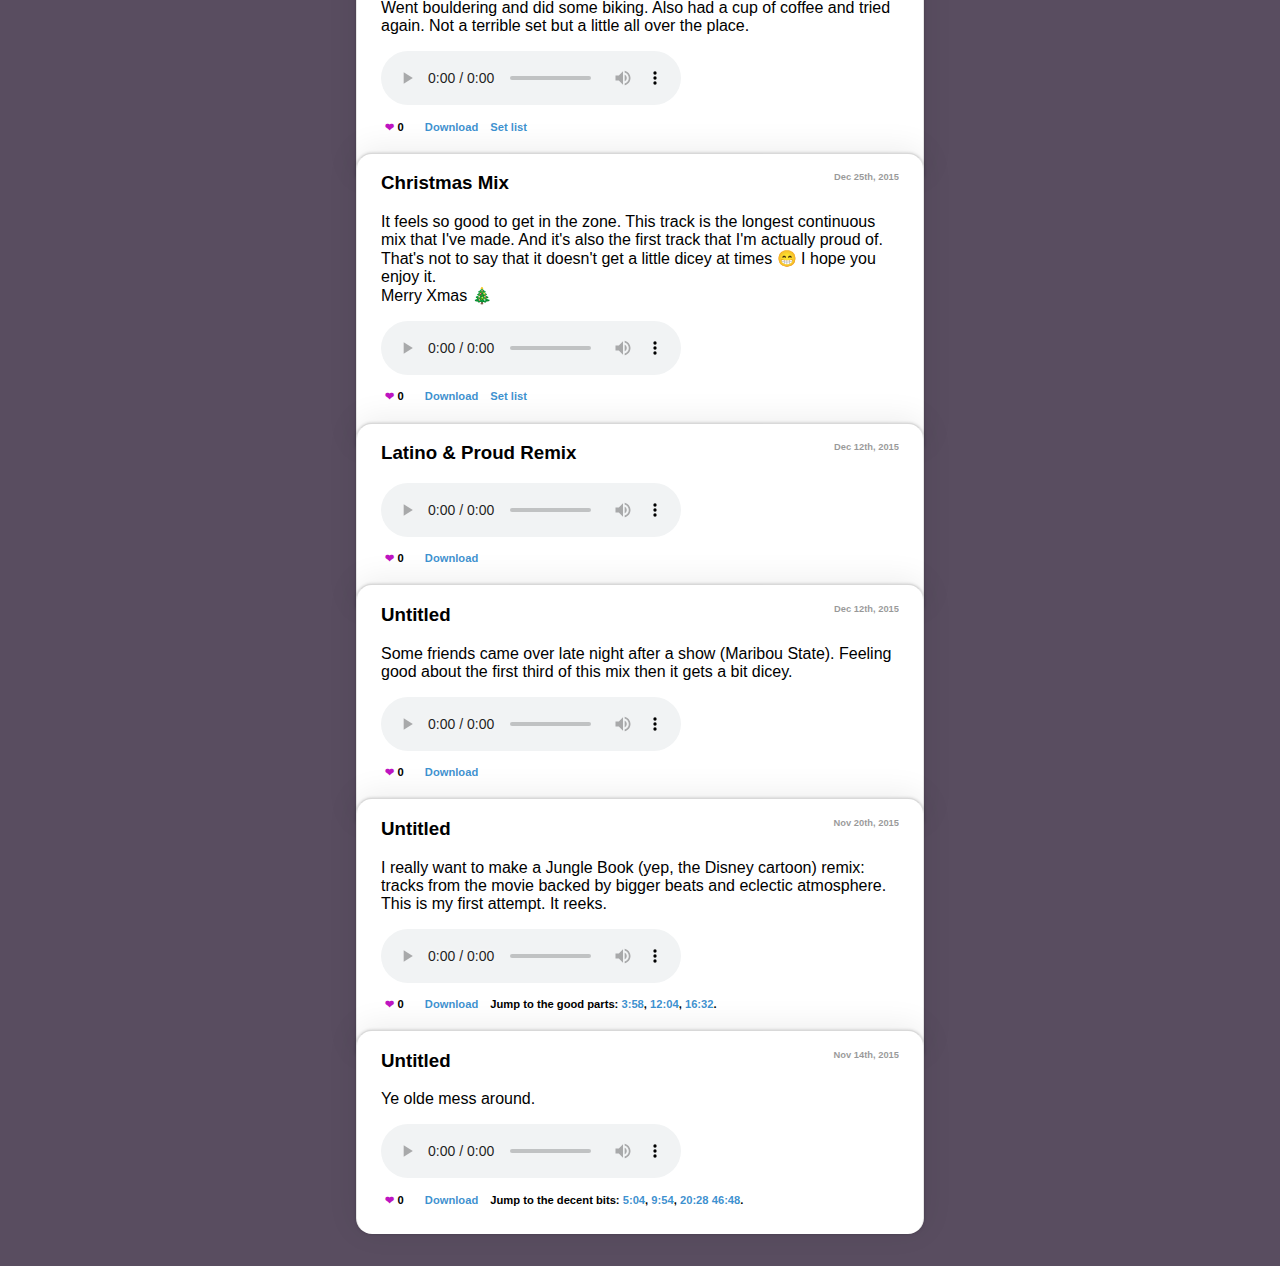
==== commit 546bf748: "Aqua Fresca mix and some reorg" ====
--- a/public/index.html
+++ b/public/index.html
@@ -13,6 +13,27 @@
     <meta name="viewport" content="initial-scale=1">
   </head>
   <body>
+    <div class="track" id="mix-12" data-mix-id="12" data-play-count="0" data-like-count="0">
+      <h3>Agua Fresca <span class="track-release">Aug 1st, 2016</span></h3>
+
+      <p>
+        The Man burns in 32 days! I’m so excited to bring tunes to the playa
+        this year. I hear practice makes perfect, so I recorded this down-tempo
+        set last night. Hope you enjoy it.
+      </p>
+
+      <audio preload="metadata" controls>
+        <source src="https://dl.dropboxusercontent.com/u/1062541/avand-tunes/2016-08-01-agua-fresca.mp3" type="audio/mpeg">
+      </audio>
+
+      <p class="track-details">
+        <span class="track-like-count track-detail">0</span>
+        <span class="track-play-count track-detail"></span>
+        <a href="https://dl.dropboxusercontent.com/u/1062541/avand-tunes/2016-08-01-agua-fresca.mp3" download class="track-detail">Download</a>
+        <a href="setlists/2016-08-01-agua-fresca.html" target="_blank" class="track-detail">Set list</a>
+      </p>
+    </div>
+
     <div class="track" id="mix-11" data-mix-id="11" data-play-count="0" data-like-count="0">
       <h3>Return from Italy <span class="track-release">May 25th, 2016</span></h3>
 
@@ -25,14 +46,14 @@
       </p>
 
       <audio preload="metadata" controls>
-        <source src="http://cloud.avandamiri.com/0V050J2o0l0k/2016-05-24_22h57m47.mp3" type="audio/mpeg">
-      </audio>
-
-      <p class="track-details">
-        <span class="track-like-count track-detail">0</span>
-        <span class="track-play-count track-detail"></span>
-        <a href="http://cloud.avandamiri.com/0V050J2o0l0k/2016-05-24_22h57m47.mp3" download class="track-detail">Download</a>
-        <a href="tunes/2016-05-25-return-from-italy.html" target="_blank" class="track-detail">Set list</a>
+        <source src="https://dl.dropboxusercontent.com/u/1062541/avand-tunes/2016-05-25-return-from-italy.mp3" type="audio/mpeg">
+      </audio>
+
+      <p class="track-details">
+        <span class="track-like-count track-detail">0</span>
+        <span class="track-play-count track-detail"></span>
+        <a href="https://dl.dropboxusercontent.com/u/1062541/avand-tunes/2016-05-25-return-from-italy.mp3" download class="track-detail">Download</a>
+        <a href="setlists/2016-05-25-return-from-italy.html" target="_blank" class="track-detail">Set list</a>
       </p>
     </div>
 
@@ -59,14 +80,14 @@
       </p>
 
       <audio preload="metadata" controls>
-        <source src="http://cloud.avandamiri.com/0j281a2t2P1S/VIIV%20II.mp3" type="audio/mpeg">
-      </audio>
-
-      <p class="track-details">
-        <span class="track-like-count track-detail">0</span>
-        <span class="track-play-count track-detail"></span>
-        <a href="http://cloud.avandamiri.com/0j281a2t2P1S/VIIV%20II.mp3" download class="track-detail">Download</a>
-        <a href="tunes/2016-03-12-viiv-ii.html" target="_blank" class="track-detail">Set list</a>
+        <source src="https://dl.dropboxusercontent.com/u/1062541/avand-tunes/2016-03-12-viiv-ii.mp3" type="audio/mpeg">
+      </audio>
+
+      <p class="track-details">
+        <span class="track-like-count track-detail">0</span>
+        <span class="track-play-count track-detail"></span>
+        <a href="https://dl.dropboxusercontent.com/u/1062541/avand-tunes/2016-03-12-viiv-ii.mp3" download class="track-detail">Download</a>
+        <a href="setlists/2016-03-12-viiv-ii.html" target="_blank" class="track-detail">Set list</a>
       </p>
     </div>
 
@@ -78,32 +99,32 @@
       </p>
 
       <audio preload="metadata" controls>
-        <source src="http://cloud.avandamiri.com/410b3J1A1H1f/12,783rd%20Nazday%20Soire%CC%81e.mp3" type="audio/mpeg">
-      </audio>
-
-      <p class="track-details">
-        <span class="track-like-count track-detail">0</span>
-        <span class="track-play-count track-detail"></span>
-        <a href="http://cloud.avandamiri.com/410b3J1A1H1f/12,783rd%20Nazday%20Soire%CC%81e.mp3" download class="track-detail">Download</a>
-        <a href="tunes/2016-02-20-12783rd-nazday-soiree.html" target="_blank" class="track-detail">Set list</a>
+        <source src="https://dl.dropboxusercontent.com/u/1062541/avand-tunes/2016-02-20-12%2C783rd-nazday-soir%C3%A9e.mp3" type="audio/mpeg">
+      </audio>
+
+      <p class="track-details">
+        <span class="track-like-count track-detail">0</span>
+        <span class="track-play-count track-detail"></span>
+        <a href="https://dl.dropboxusercontent.com/u/1062541/avand-tunes/2016-02-20-12%2C783rd-nazday-soir%C3%A9e.mp3" download class="track-detail">Download</a>
+        <a href="setlists/2016-02-20-12,783rd-nazday-soirée.html" target="_blank" class="track-detail">Set list</a>
       </p>
     </div>
 
     <div class="track" id="mix-8" data-mix-id="8" data-play-count="0" data-like-count="0">
-      <h3>Adventures of Marvin Kay <span class="track-release">Jan 30th, 2016</span></h3>
+      <h3>Adventures of Marvin Gaye <span class="track-release">Jan 30th, 2016</span></h3>
 
       <p>
         Things. Get. Weird.
       </p>
 
       <audio preload="metadata" controls>
-        <source src="http://cloud.avandamiri.com/2k3x1L2k0S2G/The%20Adventures%20of%20Marvin%20Gaye.mp3" type="audio/mpeg">
-      </audio>
-
-      <p class="track-details">
-        <span class="track-like-count track-detail">0</span>
-        <span class="track-play-count track-detail"></span>
-        <a href="http://cloud.avandamiri.com/2k3x1L2k0S2G/The%20Adventures%20of%20Marvin%20Gaye.mp3" download class="track-detail">Download</a>
+        <source src="https://dl.dropboxusercontent.com/u/1062541/avand-tunes/2016-01-30-adventures-of-marvin-gaye.mp3" type="audio/mpeg">
+      </audio>
+
+      <p class="track-details">
+        <span class="track-like-count track-detail">0</span>
+        <span class="track-play-count track-detail"></span>
+        <a href="https://dl.dropboxusercontent.com/u/1062541/avand-tunes/2016-01-30-adventures-of-marvin-gaye.mp3" download class="track-detail">Download</a>
         <span class="track-detail">
           Jump to where it gets extra weird:
           <a href="#" class="jump-link" data-seconds="304">5:04</a>
@@ -122,14 +143,14 @@
       </p>
 
       <audio preload="metadata" controls>
-        <source src="http://cloud.avandamiri.com/3r283m2l2m35/2015-12-30_19h05m14.mp3" type="audio/mpeg">
-      </audio>
-
-      <p class="track-details">
-        <span class="track-like-count track-detail">0</span>
-        <span class="track-play-count track-detail"></span>
-        <a href="http://cloud.avandamiri.com/3r283m2l2m35/2015-12-30_19h05m14.mp3" download class="track-detail">Download</a>
-        <a href="tunes/2015-12-30-maybe-the-last-mix-of-the-year.html" target="_blank" class="track-detail">Set list</a>
+        <source src="https://dl.dropboxusercontent.com/u/1062541/avand-tunes/2015-12-30-maybe-the-last-mix-of-the-year.mp3" type="audio/mpeg">
+      </audio>
+
+      <p class="track-details">
+        <span class="track-like-count track-detail">0</span>
+        <span class="track-play-count track-detail"></span>
+        <a href="https://dl.dropboxusercontent.com/u/1062541/avand-tunes/2015-12-30-maybe-the-last-mix-of-the-year.mp3" download class="track-detail">Download</a>
+        <a href="setlists/2015-12-30-maybe-the-last-mix-of-the-year.html" target="_blank" class="track-detail">Set list</a>
       </p>
     </div>
 
@@ -143,14 +164,14 @@
       </p>
 
       <audio preload="metadata" controls>
-        <source src="http://cloud.avandamiri.com/3D230F0I0K3k/2015-12-26_16h58m59.mp3" type="audio/mpeg">
-      </audio>
-
-      <p class="track-details">
-        <span class="track-like-count track-detail">0</span>
-        <span class="track-play-count track-detail"></span>
-        <a href="http://cloud.avandamiri.com/3D230F0I0K3k/2015-12-26_16h58m59.mp3" download class="track-detail">Download</a>
-        <a href="tunes/2015-12-26-day-after-xmas-mix.html" target="_blank" class="track-detail">Set list</a>
+        <source src="https://dl.dropboxusercontent.com/u/1062541/avand-tunes/2015-12-26-day-after-xmas-mix.mp3" type="audio/mpeg">
+      </audio>
+
+      <p class="track-details">
+        <span class="track-like-count track-detail">0</span>
+        <span class="track-play-count track-detail"></span>
+        <a href="https://dl.dropboxusercontent.com/u/1062541/avand-tunes/2015-12-26-day-after-xmas-mix.mp3" download class="track-detail">Download</a>
+        <a href="setlists/2015-12-26-day-after-xmas-mix.html" target="_blank" class="track-detail">Set list</a>
       </p>
     </div>
 
@@ -165,14 +186,14 @@
       </p>
 
       <audio preload="metadata" controls>
-        <source src="http://cloud.avandamiri.com/2D0F002r213X/2015-12-25_17h00m52.mp3" type="audio/mpeg">
-      </audio>
-
-      <p class="track-details">
-        <span class="track-like-count track-detail">0</span>
-        <span class="track-play-count track-detail"></span>
-        <a href="http://cloud.avandamiri.com/2D0F002r213X/2015-12-25_17h00m52.mp3" download class="track-detail">Download</a>
-        <a href="tunes/2015-12-25-christmas-mix.html" target="_blank" class="track-detail">Set list</a>
+        <source src="https://dl.dropboxusercontent.com/u/1062541/avand-tunes/2015-12-25-christmas-mix.mp3" type="audio/mpeg">
+      </audio>
+
+      <p class="track-details">
+        <span class="track-like-count track-detail">0</span>
+        <span class="track-play-count track-detail"></span>
+        <a href="https://dl.dropboxusercontent.com/u/1062541/avand-tunes/2015-12-25-christmas-mix.mp3" download class="track-detail">Download</a>
+        <a href="setlists/2015-12-25-christmas-mix.html" target="_blank" class="track-detail">Set list</a>
       </p>
     </div>
 
@@ -180,13 +201,13 @@
       <h3>Latino &amp; Proud Remix <span class="track-release">Dec 12th, 2015</span></h3>
 
       <audio preload="metadata" controls>
-        <source src="http://cloud.avandamiri.com/08040R0I2d33/2015-12-17_20h28m56.mp3" type class="track-detail"="audio/mpeg">
-      </audio>
-
-      <p class="track-details">
-        <span class="track-like-count track-detail">0</span>
-        <span class="track-play-count track-detail"></span>
-        <a href="http://cloud.avandamiri.com/08040R0I2d33/2015-12-17_20h28m56.mp3" download class="track-detail">Download</a>
+        <source src="https://dl.dropboxusercontent.com/u/1062541/avand-tunes/2015-12-12-latino-proud-remix.mp3" type class="track-detail"="audio/mpeg">
+      </audio>
+
+      <p class="track-details">
+        <span class="track-like-count track-detail">0</span>
+        <span class="track-play-count track-detail"></span>
+        <a href="https://dl.dropboxusercontent.com/u/1062541/avand-tunes/2015-12-12-latino-proud-remix.mp3" download class="track-detail">Download</a>
       </p>
     </div>
 
@@ -199,13 +220,13 @@
       </p>
 
       <audio preload="metadata" controls da0ta-play-count="0">
-        <source src="http://cloud.avandamiri.com/2X0c0B3C1J0b/download/2015-12-13_1h57m33.mp3" type="audio/mpeg">
-      </audio>
-
-      <p class="track-details">
-        <span class="track-like-count track-detail">0</span>
-        <span class="track-play-count track-detail"></span>
-        <a href="http://cloud.avandamiri.com/2X0c0B3C1J0b/download/2015-12-13_1h57m33.mp3" download class="track-detail">Download</a>
+        <source src="https://dl.dropboxusercontent.com/u/1062541/avand-tunes/2015-12-12-untitled.mp3" type="audio/mpeg">
+      </audio>
+
+      <p class="track-details">
+        <span class="track-like-count track-detail">0</span>
+        <span class="track-play-count track-detail"></span>
+        <a href="https://dl.dropboxusercontent.com/u/1062541/avand-tunes/2015-12-12-untitled.mp3" download class="track-detail">Download</a>
       </p>
     </div>
 
@@ -219,13 +240,13 @@
       </p>
 
       <audio preload="metadata" controls>
-        <source src="http://cloud.avandamiri.com/341H1V272446/download/Jungle%20Book%20Extended%20Mix%20(feat.%20Nick,%20Naz,%20&%20Sad).mp3" type="audio/mpeg">
-      </audio>
-
-      <p class="track-details">
-        <span class="track-like-count track-detail">0</span>
-        <span class="track-play-count track-detail"></span>
-        <a href="http://cloud.avandamiri.com/341H1V272446/download/Jungle%20Book%20Extended%20Mix%20(feat.%20Nick,%20Naz,%20&%20Sad).mp3" download class="track-detail">Download</a>
+        <source src="https://dl.dropboxusercontent.com/u/1062541/avand-tunes/2015-11-20-untitled.mp3" type="audio/mpeg">
+      </audio>
+
+      <p class="track-details">
+        <span class="track-like-count track-detail">0</span>
+        <span class="track-play-count track-detail"></span>
+        <a href="https://dl.dropboxusercontent.com/u/1062541/avand-tunes/2015-11-20-untitled.mp3" download class="track-detail">Download</a>
         <span class="track-detail">
           Jump to the good parts:
           <a href="#" class="jump-link" data-seconds="238">3:58</a>,
@@ -243,13 +264,13 @@
       </p>
 
       <audio preload="metadata" controls>
-        <source src="http://cloud.avandamiri.com/2n2y3r3W120b/download/Jam%20Sesh%20Nov.%2015,%202015.mp3" type="audio/mpeg">
-      </audio>
-
-      <p class="track-details">
-        <span class="track-like-count track-detail">0</span>
-        <span class="track-play-count track-detail"></span>
-        <a href="http://cloud.avandamiri.com/2n2y3r3W120b/download/Jam%20Sesh%20Nov.%2015,%202015.mp3" download class="track-detail">Download</a>
+        <source src="https://dl.dropboxusercontent.com/u/1062541/avand-tunes/2015-11-14-untitled.mp3" type="audio/mpeg">
+      </audio>
+
+      <p class="track-details">
+        <span class="track-like-count track-detail">0</span>
+        <span class="track-play-count track-detail"></span>
+        <a href="https://dl.dropboxusercontent.com/u/1062541/avand-tunes/2015-11-14-untitled.mp3" download class="track-detail">Download</a>
         <span class="track-detail">
           Jump to the decent bits:
           <a href="#" class="jump-link" data-seconds="304">5:04</a>,
